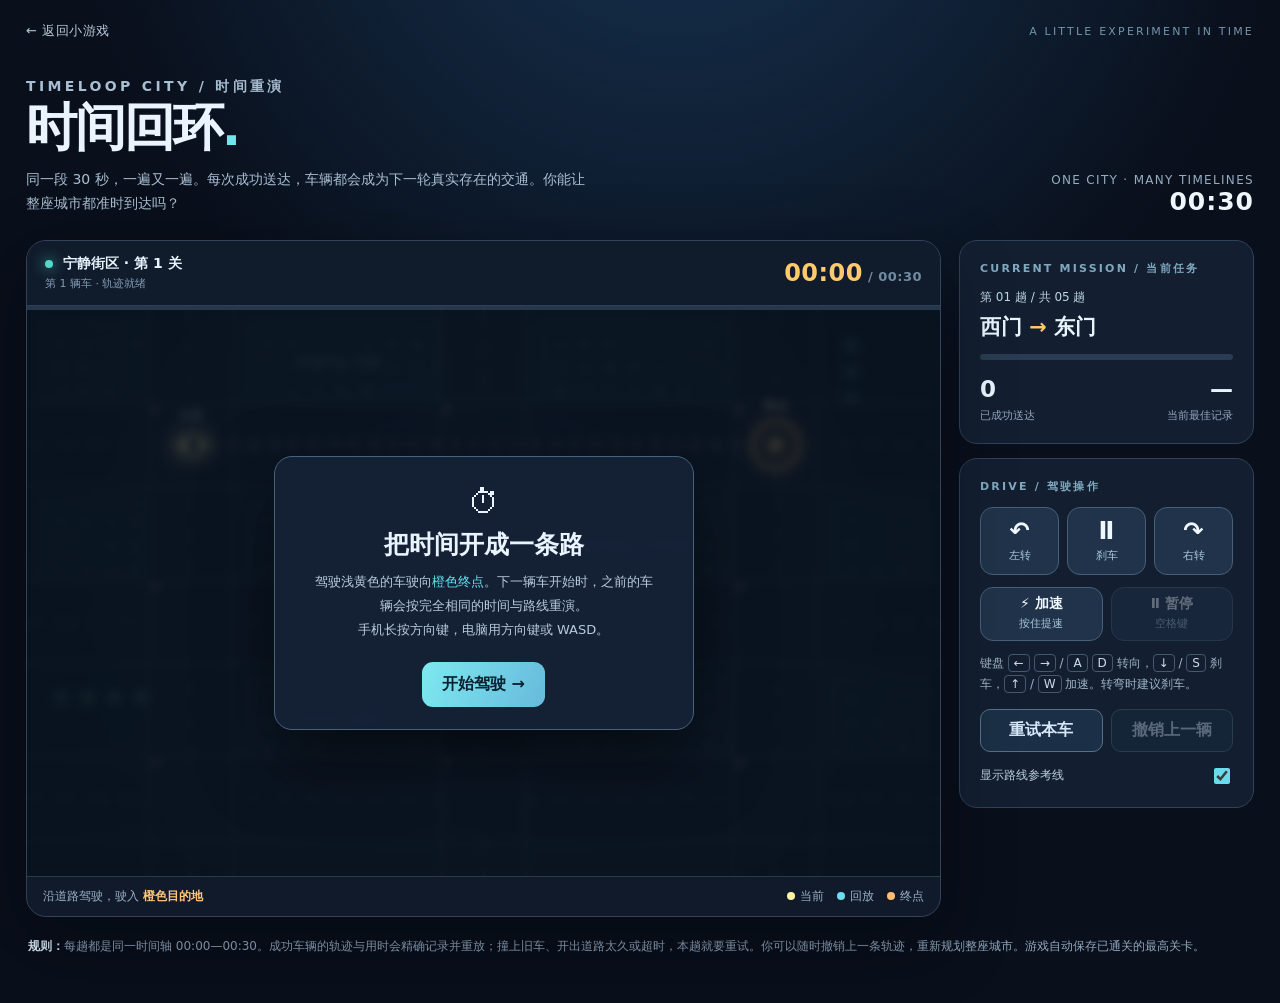
==== games/time-loop/index.html @ 1d0ab737 "Add playable Time Loop City driving game" ====
<!doctype html>
<html lang="zh-CN">
<head>
<meta charset="utf-8">
<meta name="viewport" content="width=device-width,initial-scale=1,viewport-fit=cover">
<meta name="theme-color" content="#0a101d">
<meta name="description" content="时间回环：每一辆车都会留下轨迹，之后的车辆必须在同一个30秒内避开过去的自己。">
<title>时间回环 · TIMELOOP CITY</title>
<style>
:root{color-scheme:dark;--bg:#090f1b;--panel:#121d2e;--line:#2b3a51;--text:#eaf4ff;--muted:#98acc5;--cyan:#67e2ef;--yellow:#ffc96e;--red:#ff6d80}
*{box-sizing:border-box}html{font-family:system-ui,-apple-system,"PingFang SC","Microsoft YaHei",sans-serif;background:var(--bg);color:var(--text)}body{margin:0;min-height:100vh;background:radial-gradient(circle at 53% -17%,#173453 0,transparent 45%),var(--bg)}
button,a{font:inherit}button{cursor:pointer}button:disabled{opacity:.36;cursor:not-allowed}a{color:inherit;text-decoration:none}
.shell{max-width:1340px;margin:0 auto;padding:22px 26px 46px}.mast{display:flex;align-items:center;justify-content:space-between;gap:20px;margin-bottom:22px}.back{font-size:13px;color:#b8cadc;display:inline-flex;align-items:center;gap:9px;letter-spacing:.04em}.back:hover{color:#fff}.top-note{font-size:11px;letter-spacing:.2em;color:#7495ab}
.hero{display:flex;align-items:flex-end;justify-content:space-between;gap:24px;margin:0 0 24px}.eyebrow{margin:0 0 11px;font-size:11px;letter-spacing:.24em;color:var(--cyan);font-weight:700}.hero h1{font-size:clamp(30px,4vw,52px);letter-spacing:-.04em;line-height:1.1;margin:0}.hero p{color:#a9bed2;font-size:14px;margin:13px 0 0;max-width:570px;line-height:1.7}.hero-mark{font-size:12px;color:#95acc0;letter-spacing:.11em;text-align:right;white-space:nowrap}.hero-mark strong{font-size:25px;color:#eef7fc;font-weight:700;display:block;letter-spacing:.04em}
.layout{display:grid;grid-template-columns:minmax(0,1fr) 295px;gap:18px;align-items:stretch}
.game-panel{min-width:0;position:relative;background:#101a2a;border:1px solid #33435a;border-radius:20px;overflow:hidden;box-shadow:0 22px 70px #02050966}
.game-hud{padding:14px 18px;background:#101b2b;display:flex;align-items:center;justify-content:space-between;gap:14px;border-bottom:1px solid #2e4056}
.hud-title{display:flex;align-items:center;gap:10px;font-weight:750;font-size:14px}.live-dot{display:inline-block;width:8px;height:8px;border-radius:50%;background:#52d9ca;box-shadow:0 0 14px #52d9ca}.hud-sub{color:#819bb5;font-size:11px;margin-top:3px}.time{font-variant-numeric:tabular-nums;color:var(--yellow);font-size:24px;line-height:1;font-weight:800;letter-spacing:.02em}.progress{height:4px;background:#26374b}.progress>div{height:100%;background:linear-gradient(90deg,#55d6e4,#f4c96b);width:0;transition:width .06s linear}
.map-wrap{position:relative;isolation:isolate}#game{display:block;width:100%;height:auto;aspect-ratio:1000/620;touch-action:none;background:#0b1b24}
.map-overlay{position:absolute;inset:0;display:flex;align-items:center;justify-content:center;background:#09121fd6;backdrop-filter:blur(4px);padding:18px;z-index:5}.map-overlay[hidden]{display:none}
.modal{width:min(420px,100%);background:#152237f5;border:1px solid #47627c;border-radius:18px;padding:26px 26px 22px;text-align:center;box-shadow:0 28px 70px #0008}
.modal .symbol{font-size:32px;margin:0 0 9px}.modal h2{font-size:25px;margin:0 0 10px;line-height:1.2}.modal p{font-size:13px;color:#b8cbdc;line-height:1.85;margin:0 auto 20px;max-width:350px}.modal .accent{color:var(--cyan)}.modal .warn{color:var(--red)}
.primary{border:0;background:linear-gradient(110deg,#7de9ef,#67badc);color:#082231;font-weight:800;border-radius:11px;padding:12px 20px;min-height:45px}.primary:hover{filter:brightness(1.1)}.secondary{border:1px solid #547189;background:#1b3046;color:#d6e8fa;font-weight:650;padding:10px 16px;border-radius:10px;min-height:42px}.modal-actions{display:flex;justify-content:center;flex-wrap:wrap;gap:9px}
.map-caption{display:flex;align-items:center;justify-content:space-between;gap:12px;padding:11px 16px;font-size:12px;color:#9bb1c8;border-top:1px solid #293a4b}.legend{display:flex;gap:13px;flex-wrap:wrap}.legend i{width:8px;height:8px;border-radius:50%;display:inline-block;margin-right:5px}.legend .me{background:#fff3a1}.legend .old{background:#6bdef0}.legend .goal{background:#ffbd72}
.side{display:flex;flex-direction:column;gap:14px}.side-card{border:1px solid #304259;background:#131f31;border-radius:18px;padding:20px}.side-head{font-size:11px;letter-spacing:.2em;color:#80a9bf;font-weight:800;margin:0 0 13px}.task-label{color:#bed4e7;font-size:12px}.task-route{font-weight:800;font-size:21px;line-height:1.4;margin:7px 0 12px}.task-route b{color:var(--yellow)}.trip-line{height:6px;background:#2a3c51;border-radius:20px;overflow:hidden}.trip-line>div{height:100%;background:#6ce3ef;width:0;transition:width .15s}
.stats{display:flex;justify-content:space-between;margin-top:16px;gap:12px}.stat strong{font-size:23px;display:block;line-height:1.2;font-variant-numeric:tabular-nums}.stat span{font-size:11px;color:#92a6bf}.stat+.stat{text-align:right}
.controls{display:grid;grid-template-columns:1fr 1fr 1fr;gap:8px;margin:5px 0 12px}.ctrl{display:flex;flex-direction:column;align-items:center;justify-content:center;border:1px solid #476078;background:#20334a;color:#f0f8ff;border-radius:13px;min-height:68px;touch-action:none;user-select:none;-webkit-user-select:none}.ctrl:active,.ctrl.pressed{background:#33718b;border-color:#78d8eb;transform:translateY(1px)}.ctrl strong{font-size:24px;line-height:1.1}.ctrl span{font-size:11px;color:#a8c9da;margin-top:4px}.pedals{display:grid;grid-template-columns:1fr 1fr;gap:8px}.pedals .ctrl{min-height:54px}.pedals .ctrl strong{font-size:14px}.side-tip{font-size:12px;line-height:1.75;color:#9fb3c7;margin:12px 0 0}.side-tip kbd{border:1px solid #45586f;border-radius:4px;padding:1px 5px;font:inherit;color:#cbdde9}
.actions{display:flex;gap:8px;margin-top:14px}.actions button{flex:1;white-space:nowrap}.switch{display:flex;align-items:center;justify-content:space-between;font-size:12px;color:#bccfe1;gap:10px;margin-top:13px}.switch input{accent-color:#69dbec;width:16px;height:16px}
.note{font-size:12px;color:#91a8bf;line-height:1.8;margin:19px 2px 0}.note strong{color:#d8e9f7}
@media(max-width:990px){.layout{grid-template-columns:1fr}.side{display:grid;grid-template-columns:1fr 1fr;align-items:start}.side-card{height:100%}.hero-mark{display:none}}
@media(max-width:640px){.shell{padding:14px 10px 28px}.mast{margin-bottom:21px;padding:0 6px}.hero{padding:0 6px;margin-bottom:20px}.hero h1{font-size:31px}.hero p{font-size:12px;margin-top:10px}.game-panel{border-radius:13px}.game-hud{padding:10px 13px}.hud-title{font-size:12px}.time{font-size:21px}.map-caption{padding:10px 11px;font-size:10px}.legend{gap:7px}.side{grid-template-columns:1fr;gap:10px}.side-card{padding:15px}.side-card:first-child{display:grid;grid-template-columns:1fr auto;column-gap:16px}.side-card:first-child .side-head,.side-card:first-child .task-label,.side-card:first-child .task-route,.side-card:first-child .trip-line{grid-column:1}.side-card:first-child .stats{grid-column:2;grid-row:2 / 5;flex-direction:column;margin:0;justify-content:center;gap:7px}.side-card:first-child .stat{text-align:right}.side-card:first-child .stat strong{font-size:20px}.controls{gap:10px}.ctrl{min-height:65px}.note{margin-top:10px}.modal{padding:18px 14px}.modal h2{font-size:22px}}
@media(prefers-reduced-motion:reduce){.progress>div,.trip-line>div{transition:none}}
</style>
</head>
<body>
<main class="shell">
<nav class="mast" aria-label="面包屑"><a class="back" href="/games/">← 返回小游戏</a><span class="top-note">A LITTLE EXPERIMENT IN TIME</span></nav>
<header class="hero">
<div><p class="eyebrow">TIMELOOP CITY / 时间重演</p><h1>时间回环<span style="color:#71e5ec">.</span></h1><p>同一段 30 秒，一遍又一遍。每次成功送达，车辆都会成为下一轮真实存在的交通。你能让整座城市都准时到达吗？</p></div>
<div class="hero-mark">ONE CITY · MANY TIMELINES<strong>00:30</strong></div>
</header>
<div class="layout">
<section class="game-panel" aria-label="时间回环游戏">
<div class="game-hud"><div><div class="hud-title"><span class="live-dot"></span><span id="levelName">宁静街区 · 第 1 关</span></div><div id="roundLabel" class="hud-sub">第 1 辆车 · 准备出发</div></div><div id="clock" class="time">00:00<span style="color:#718ba2;font-size:13px"> / 00:30</span></div></div>
<div class="progress"><div id="timeProgress"></div></div>
<div class="map-wrap"><canvas id="game" width="1000" height="620" role="img" aria-label="俯视城市交通地图，浅黄色车辆为当前驾驶车辆，彩色车辆为过去轨迹"></canvas><div class="map-overlay" id="overlay"><div class="modal" role="status" aria-live="polite"><div id="modalSymbol" class="symbol">⏱</div><h2 id="modalTitle">准备好改写交通了吗？</h2><p id="modalText">用 <span class="accent">← →</span> 或屏幕按钮控制转向，车辆会自动前进。按住刹车转弯更稳。每次成功送达，旧车就会在下一轮重播。</p><div class="modal-actions" id="modalActions"><button class="primary" id="mainAction" type="button">开始驾驶 →</button><button class="secondary" id="secondAction" type="button" hidden>撤销上一辆</button></div></div></div></div>
<div class="map-caption"><span>沿道路驾驶，驶入 <b style="color:#ffc77a">橙色目的地</b></span><div class="legend"><span><i class="me"></i>当前</span><span><i class="old"></i>回放</span><span><i class="goal"></i>终点</span></div></div>
</section>
<aside class="side">
<section class="side-card"><p class="side-head">CURRENT MISSION / 当前任务</p><div class="task-label" id="tripId">第 01 趟 / 共 05 趟</div><div class="task-route" id="tripTitle">西门 <b>→</b> 东门</div><div class="trip-line"><div id="tripProgress"></div></div><div class="stats"><div class="stat"><strong id="carsDone">0</strong><span>已成功送达</span></div><div class="stat"><strong id="best">—</strong><span>当前最佳记录</span></div></div></section>
<section class="side-card"><p class="side-head">DRIVE / 驾驶操作</p><div class="controls"><button class="ctrl" type="button" data-control="left" aria-label="向左转"><strong>↶</strong><span>左转</span></button><button class="ctrl" type="button" data-control="brake" aria-label="减速"><strong>Ⅱ</strong><span>刹车</span></button><button class="ctrl" type="button" data-control="right" aria-label="向右转"><strong>↷</strong><span>右转</span></button></div><div class="pedals"><button class="ctrl" type="button" data-control="boost" aria-label="加速"><strong>⚡ 加速</strong><span>按住提速</span></button><button class="ctrl" type="button" id="pauseBtn"><strong>Ⅱ 暂停</strong><span>空格键</span></button></div><p class="side-tip">键盘 <kbd>←</kbd> <kbd>→</kbd> / <kbd>A</kbd> <kbd>D</kbd> 转向，<kbd>↓</kbd> / <kbd>S</kbd> 刹车，<kbd>↑</kbd> / <kbd>W</kbd> 加速。转弯时建议刹车。</p><div class="actions"><button class="secondary" id="retryBtn" type="button">重试本车</button><button class="secondary" id="undoBtn" type="button">撤销上一辆</button></div><label class="switch">显示路线参考线 <input id="guideToggle" type="checkbox" checked></label></section>
</aside>
</div>
<p class="note"><strong>规则：</strong>每趟都是同一时间轴 00:00—00:30。成功车辆的轨迹与用时会精确记录并重放；撞上旧车、开出道路太久或超时，本趟就要重试。你可以随时撤销上一条轨迹，重新规划整座城市。游戏自动保存已通关的最高关卡。</p>
</main>
<script>
(function(){
'use strict';
const W=1000,H=620,ROAD=94,X=[180,500,820],Y=[148,342,535],MAX_TIME=30;
const COLORS=['#76e1f1','#ed97c8','#a99aff','#f6b76b','#89d5ac','#ff8f90','#a6c9fa','#d9cf88','#dca9ff'];
const TRIPS=[
 {from:[180,148],to:[820,148],heading:0,name:'西门 → 东门',way:[[820,148]]},
 {from:[500,535],to:[500,148],heading:-Math.PI/2,name:'南站 → 北站',way:[[500,148]]},
 {from:[820,342],to:[180,342],heading:Math.PI,name:'东广场 → 西广场',way:[[180,342]]},
 {from:[180,535],to:[820,535],heading:0,name:'西南街 → 东南街',way:[[820,535]]},
 {from:[820,148],to:[820,535],heading:Math.PI/2,name:'东北站 → 东南站',way:[[820,535]]},
 {from:[180,342],to:[820,148],heading:0,name:'西广场 → 东门',way:[[500,342],[500,148],[820,148]]},
 {from:[820,535],to:[180,148],heading:Math.PI,name:'东南街 → 西门',way:[[180,535],[180,148]]},
 {from:[500,148],to:[500,535],heading:Math.PI/2,name:'北站 → 南站',way:[[500,535]]},
 {from:[180,148],to:[820,535],heading:0,name:'西门 → 东南街',way:[[820,148],[820,535]]}
];
const LEVELS=[{name:'宁静街区 · 第 1 关',count:5},{name:'繁忙街区 · 第 2 关',count:7},{name:'高峰时刻 · 第 3 关',count:9}];
const $=id=>document.getElementById(id);
const canvas=$('game'),ctx=canvas.getContext('2d');
if(!ctx){$('modalTitle').textContent='当前浏览器不支持 Canvas';$('mainAction').disabled=true;return;}
const keys={left:false,right:false,brake:false,boost:false};
let level=0,history=[],current=null,trace=[],elapsed=0,state='ready',offRoad=0,clockStamp=0,crashAt=null,guide=true,particles=[],frameId=0;
try{level=Math.min(LEVELS.length-1,Math.max(0,Number(localStorage.getItem('timeLoopUnlocked')||0)))}catch(e){}
let best='—';try{best=localStorage.getItem('timeLoopBest')||'—'}catch(e){}
$('best').textContent=best;
function roundTrip(){return TRIPS[history.length]}
function format(t){return '00:'+String(Math.min(30,Math.floor(t))).padStart(2,'0')}
function clearKeys(){Object.keys(keys).forEach(k=>keys[k]=false);document.querySelectorAll('[data-control]').forEach(el=>el.classList.remove('pressed'))}
function updateUI(){
 const mission=roundTrip(),n=LEVELS[level].count;
 $('levelName').textContent=LEVELS[level].name;
 $('roundLabel').textContent=state==='playing'?'第 '+(history.length+1)+' 辆车 · 行驶中':'第 '+Math.min(n,history.length+1)+' 辆车 · '+(state==='won'?'全部完成':'轨迹就绪');
 $('clock').innerHTML=format(elapsed)+'<span style="color:#718ba2;font-size:13px"> / 00:30</span>';
 $('timeProgress').style.width=Math.min(100,elapsed/MAX_TIME*100)+'%';
 $('tripId').textContent='第 '+String(Math.min(n,history.length+1)).padStart(2,'0')+' 趟 / 共 '+String(n).padStart(2,'0')+' 趟';
 $('tripTitle').innerHTML=mission?mission.name.replace(' → ',' <b>→</b> '):'全城顺利抵达';
 $('tripProgress').style.width=history.length/n*100+'%';
 $('carsDone').textContent=history.length;
 $('undoBtn').disabled=history.length===0||state==='playing';
 $('retryBtn').disabled=state==='playing'||state==='won';
 $('pauseBtn').disabled=state!=='playing'&&state!=='paused';
 $('pauseBtn').querySelector('strong').textContent=state==='paused'?'▶ 继续':'Ⅱ 暂停';
}
function modal(symbol,title,body,action,onAction,secondary,secondaryAction){
 $('modalSymbol').textContent=symbol;$('modalTitle').textContent=title;$('modalText').innerHTML=body;
 $('mainAction').textContent=action;$('mainAction').onclick=onAction;
 $('secondAction').hidden=!secondary;
 if(secondary){$('secondAction').textContent=secondary;$('secondAction').onclick=secondaryAction}
 $('overlay').hidden=false;
}
function closeModal(){$('overlay').hidden=true}
function resetTrip(){
 const trip=roundTrip();if(!trip)return;
 current={x:trip.from[0],y:trip.from[1],a:trip.heading,speed:0};trace=[{t:0,x:current.x,y:current.y,a:current.a}];
 elapsed=0;offRoad=0;crashAt=null;particles=[];clearKeys();
}
function begin(){
 resetTrip();state='playing';closeModal();clockStamp=performance.now();updateUI();
}
function resume(){if(state!=='paused')return;state='playing';closeModal();clockStamp=performance.now();updateUI()}
function pause(){if(state==='playing'){state='paused';clearKeys();modal('Ⅱ','已暂停','所有时间线都停在了这一刻。','继续驾驶 →',resume,'重新开始本车',retry)}else if(state==='paused')resume();updateUI()}
function ready(){
 state='ready';resetTrip();updateUI();
 modal('⏱','把时间开成一条路','驾驶浅黄色的车驶向<span class="accent">橙色终点</span>。下一辆车开始时，之前的车辆会按完全相同的时间与路线重演。<br>手机长按方向键，电脑用方向键或 WASD。','开始驾驶 →',begin,history.length?'撤销上一辆':null,undo);
}
function retry(){if(state==='won')return;ready()}
function undo(){
 if(!history.length||state==='playing')return;
 history.pop();ready();
}
function finish(){
 const last=trace[trace.length-1];
 if(!last||last.t<elapsed-.001)trace.push({t:elapsed,x:current.x,y:current.y,a:current.a});
 history.push({trace:trace.map(p=>({...p})),duration:elapsed,color:COLORS[(history.length)%COLORS.length]});
 clearKeys();
 if(history.length>=LEVELS[level].count){
  state='won';let score=history.length;try{const v=Number(localStorage.getItem('timeLoopBestScore')||0);if(score>v){localStorage.setItem('timeLoopBestScore',String(score));localStorage.setItem('timeLoopBest',String(score)+' 辆');$('best').textContent=score+' 辆'}}catch(e){}
  const next=level+1<LEVELS.length;
  if(next){try{localStorage.setItem('timeLoopUnlocked',String(next))}catch(e){}}
  updateUI();
  modal('🏁','全城准时抵达！','你让 <span class="accent">'+score+' 辆车</span>在同一段 30 秒中共享街区，没有发生碰撞。每一条道路都是你自己留下的。',next?'挑战下一关 →':'再来一次 →',()=>{if(next)level++;history=[];ready()},'重玩本关',()=>{history=[];ready()});
 }else{
  state='success';updateUI();
  modal('✓','轨迹已刻进时间','第 <span class="accent">'+history.length+' 辆车</span>安全到达，用时 '+elapsed.toFixed(1)+' 秒。<br>下一趟开始，这辆车将依照你的轨迹准时出现。','驾驶下一辆 →',ready,'重开当前关',()=>{history=[];ready()});
 }
}
function lose(reason){
 if(state!=='playing')return;
 state='failed';clearKeys();crashAt={x:current.x,y:current.y,t:performance.now()};updateUI();
 modal('⚠','这条时间线撞坏了',reason+'<br>之前成功的 '+history.length+' 辆车都会保留。你可以重试本车，或者撤销上一辆调整路线。','重试本车 →',ready,history.length?'撤销上一辆':null,undo);
}
function isRoad(x,y){return X.some(a=>Math.abs(x-a)<ROAD/2-5)||Y.some(a=>Math.abs(y-a)<ROAD/2-5)}
function ghostAt(path,t){
 const arr=path.trace;if(t>path.duration||arr.length===0)return null;
 let lo=0,hi=arr.length-1;while(lo<hi){const mid=(lo+hi+1)>>1;if(arr[mid].t<=t)lo=mid;else hi=mid-1}
 const a=arr[lo],b=arr[Math.min(lo+1,arr.length-1)];if(a===b||b.t===a.t)return a;
 const v=Math.max(0,Math.min(1,(t-a.t)/(b.t-a.t)));let diff=((b.a-a.a+Math.PI*3)%(Math.PI*2))-Math.PI;
 return{x:a.x+(b.x-a.x)*v,y:a.y+(b.y-a.y)*v,a:a.a+diff*v};
}
function tick(dt){
 if(state!=='playing')return;
 elapsed+=dt;
 let steer=Number(keys.right)-Number(keys.left);
 let target=keys.brake?58:keys.boost?187:133;
 if(!isRoad(current.x,current.y)){target*=.48;offRoad+=dt}else offRoad=Math.max(0,offRoad-dt*2.2);
 current.speed+=Math.max(-260*dt,Math.min(230*dt,target-current.speed));
 current.a+=steer*2.68*dt*(.55+.45*Math.min(current.speed/130,1));
 current.x+=Math.cos(current.a)*current.speed*dt;
 current.y+=Math.sin(current.a)*current.speed*dt;
 if(elapsed-trace[trace.length-1].t>=.025)trace.push({t:elapsed,x:current.x,y:current.y,a:current.a});
 if(current.x<18||current.x>W-18||current.y<18||current.y>H-18){lose('驶出了地图边界。');return}
 if(offRoad>1.35){lose('离开道路太久，车辆陷在了街区里。');return}
 for(const ghost of history){const p=ghostAt(ghost,elapsed);if(p&&Math.hypot(current.x-p.x,current.y-p.y)<25){lose('你撞上了过去的自己！试着换路线，或者调整经过路口的时间。');return}}
 const trip=roundTrip();
 if(trip&&Math.hypot(current.x-trip.to[0],current.y-trip.to[1])<31){finish();return}
 if(elapsed>=MAX_TIME)lose('30 秒已经用完，车辆还没到终点。');
}
function rr(x,y,w,h,r){ctx.beginPath();ctx.roundRect(x,y,w,h,r)}
function line(points,color,width,dash){
 ctx.beginPath();ctx.moveTo(points[0][0],points[0][1]);for(let i=1;i<points.length;i++)ctx.lineTo(points[i][0],points[i][1]);
 ctx.strokeStyle=color;ctx.lineWidth=width;ctx.setLineDash(dash||[]);ctx.stroke();ctx.setLineDash([]);
}
function building(x,y,w,h,id){
 if(w<38||h<38)return;
 ctx.fillStyle='#0d2a32';rr(x+5,y+7,w,h,12);ctx.fill();
 ctx.fillStyle=['#203949','#26384a','#1c3b42','#253b49'][(id*7)%4];rr(x,y,w,h,10);ctx.fill();
 ctx.strokeStyle='#3a5260';ctx.lineWidth=1;rr(x+.5,y+.5,w-1,h-1,10);ctx.stroke();
 const roof=14;ctx.fillStyle='#203744';rr(x+roof,y+roof,w-roof*2,h-roof*2,5);ctx.fill();
 for(let yy=y+26;yy<y+h-15;yy+=26){for(let xx=x+25;xx<x+w-16;xx+=27){ctx.fillStyle=(Math.sin(xx*4+yy*5+id)>0.35)?'#628494':'#385463';ctx.fillRect(xx,yy,7,4)}}
 if(w>118&&h>110){ctx.fillStyle='#384c55';rr(x+w-46,y+15,28,19,3);ctx.fill();ctx.fillStyle='#4c6470';rr(x+18,y+h-33,25,17,3);ctx.fill()}
}
function trees(x,y,n,vertical){
 for(let i=0;i<n;i++){let px=x+(vertical?0:i*29),py=y+(vertical?i*29:0);
 ctx.fillStyle='#0b2325';ctx.beginPath();ctx.arc(px+2,py+4,11,0,Math.PI*2);ctx.fill();
 ctx.fillStyle='#386b5a';ctx.beginPath();ctx.arc(px,py,10,0,Math.PI*2);ctx.fill();
 ctx.fillStyle='#4f9170';ctx.beginPath();ctx.arc(px-2,py-2,5,0,Math.PI*2);ctx.fill();
 }}
function paintCity(){
 ctx.fillStyle='#112b31';ctx.fillRect(0,0,W,H);
 // Blocks between continuous roads: no images or external assets.
 const xs=[0,227,547,867,1000],ys=[0,195,389,582,620];
 let id=0;
 for(let j=0;j<ys.length-1;j++)for(let i=0;i<xs.length-1;i++){
  const x=xs[i]+9,y=ys[j]+9,w=xs[i+1]-xs[i]-18,h=ys[j+1]-ys[j]-18;
  if(i===3&&j===0){trees(x+27,y+31,3,true);continue}
  if(i===0&&j===2){trees(x+29,y+27,4,false);continue}
  if(w>40&&h>45)building(x,y,w,h,id++);
 }
 // Road ground
 ctx.fillStyle='#1a2735';
 for(const x of X)ctx.fillRect(x-ROAD/2,0,ROAD,H);
 for(const y of Y)ctx.fillRect(0,y-ROAD/2,W,ROAD);
 // Curbs
 ctx.fillStyle='#526374';
 for(const x of X){ctx.fillRect(x-ROAD/2,0,2,H);ctx.fillRect(x+ROAD/2-2,0,2,H)}
 for(const y of Y){ctx.fillRect(0,y-ROAD/2,W,2);ctx.fillRect(0,y+ROAD/2-2,W,2)}
 // Dashed centre lines between crossings
 ctx.strokeStyle='#516379';ctx.lineWidth=2;ctx.setLineDash([17,17]);
 for(const x of X){ctx.beginPath();ctx.moveTo(x,0);ctx.lineTo(x,H);ctx.stroke()}
 for(const y of Y){ctx.beginPath();ctx.moveTo(0,y);ctx.lineTo(W,y);ctx.stroke()}
 ctx.setLineDash([]);
 for(const x of X)for(const y of Y){
  ctx.fillStyle='#1a2735';ctx.fillRect(x-ROAD/2+3,y-ROAD/2+3,ROAD-6,ROAD-6);
  ctx.fillStyle='#526e82';
  for(let i=-3;i<=3;i++){
   ctx.globalAlpha=.32;ctx.fillRect(x-ROAD/2+5+i*11,y-ROAD/2+11,6,3);
   ctx.fillRect(x-ROAD/2+5+i*11,y+ROAD/2-14,6,3);ctx.globalAlpha=1;
  }
  // Small intersection signal
  ctx.fillStyle='#e6ad6b';ctx.beginPath();ctx.arc(x-ROAD/2+8,y-ROAD/2+8,3,0,7);ctx.fill();
 }
 // Label some districts without interfering with roads
 ctx.fillStyle='#7690a0';ctx.font='bold 13px system-ui';ctx.textAlign='center';
 ctx.fillText('NORTH / 北城',340,61);ctx.fillText('CENTRAL / 中央街区',665,263);ctx.fillText('SOUTH / 南城',337,452);
 ctx.textAlign='left';
 // Outer subtle vignette
 const g=ctx.createRadialGradient(W*.5,H*.5,130,W*.5,H*.5,650);
 g.addColorStop(0,'#00000000');g.addColorStop(1,'#04070c85');ctx.fillStyle=g;ctx.fillRect(0,0,W,H);
}
function drawTrail(path,color,alpha){
 if(!path||path.length<2)return;
 ctx.save();ctx.globalAlpha=alpha;ctx.beginPath();ctx.moveTo(path[0].x,path[0].y);
 for(let i=1;i<path.length;i+=3)ctx.lineTo(path[i].x,path[i].y);
 const last=path[path.length-1];ctx.lineTo(last.x,last.y);
 ctx.strokeStyle=color;ctx.lineWidth=3.5;ctx.stroke();ctx.restore();
}
function drawCar(p,color,num,ghost){
 if(!p)return;
 ctx.save();ctx.translate(p.x,p.y);ctx.rotate(p.a);
 ctx.shadowColor=color;ctx.shadowBlur=ghost?8:21;
 ctx.fillStyle=ghost?'#0c2430':'#22201c';rr(-17,-10,34,20,6);ctx.fill();
 ctx.fillStyle=color;rr(-15,-8,30,16,5);ctx.fill();
 ctx.shadowBlur=0;
 ctx.fillStyle='#122438';rr(-2,-6,9,12,3);ctx.fill();
 ctx.fillStyle='#ecfaff';ctx.fillRect(14,-5,3,3);ctx.fillRect(14,2,3,3);
 ctx.fillStyle='#f57366';ctx.fillRect(-17,-5,3,3);ctx.fillRect(-17,2,3,3);
 if(num){ctx.rotate(-p.a);ctx.fillStyle='#071724';ctx.font='bold 11px system-ui';ctx.textAlign='center';ctx.textBaseline='middle';ctx.fillText(num,-1,0)}
 ctx.restore();
}
function goalMarker(trip,t){
 if(!trip)return;
 const x=trip.to[0],y=trip.to[1],pulse=Math.sin(t*3)*3;
 ctx.save();ctx.shadowColor='#ffc36e';ctx.shadowBlur=16;
 ctx.fillStyle='#ffb86322';ctx.beginPath();ctx.arc(x,y,32+pulse,0,Math.PI*2);ctx.fill();
 ctx.lineWidth=3;ctx.strokeStyle='#ffc16f';ctx.beginPath();ctx.arc(x,y,27,0,Math.PI*2);ctx.stroke();
 ctx.shadowBlur=0;ctx.fillStyle='#ffc36e';ctx.beginPath();ctx.arc(x,y,8,0,Math.PI*2);ctx.fill();
 ctx.font='bold 13px system-ui';ctx.textAlign='center';ctx.fillStyle='#fff4c8';ctx.fillText('终点',x,y-39);
 ctx.restore();
}
function drawGuide(trip){
 if(!trip||!guide)return;
 let p=[trip.from].concat(trip.way);
 ctx.save();line(p,'#f4d18a33',18,[5,17]);line(p,'#f8d88a90',2,[6,12]);ctx.restore();
}
function draw(now){
 ctx.clearRect(0,0,W,H);paintCity();
 const trip=roundTrip(),t=state==='ready'?0:elapsed;
 drawGuide(trip);
 for(let i=0;i<history.length;i++)drawTrail(history[i].trace,history[i].color,.28);
 if(state==='playing'||state==='failed'||state==='paused')drawTrail(trace,'#ffe69a',.45);
 goalMarker(trip,now/1000);
 for(let i=0;i<history.length;i++)drawCar(ghostAt(history[i],t),history[i].color,String(i+1),true);
 if(current&&state!=='won')drawCar(current,'#fff09e','',false);
 if(trip){ctx.fillStyle='#d1e6f7';ctx.font='bold 13px system-ui';ctx.textAlign='center';ctx.fillText('出发',trip.from[0],trip.from[1]-29)}
 if(crashAt){ctx.fillStyle='#ff687644';ctx.beginPath();ctx.arc(crashAt.x,crashAt.y,33+Math.sin(now/100)*4,0,Math.PI*2);ctx.fill()}
}
function frame(now){
 if(!clockStamp)clockStamp=now;
 let dt=Math.min(.045,Math.max(0,(now-clockStamp)/1000));clockStamp=now;
 tick(dt);draw(now);
 if(state==='playing')updateUI();
 frameId=requestAnimationFrame(frame);
}
const keyMap={ArrowLeft:'left',KeyA:'left',ArrowRight:'right',KeyD:'right',ArrowDown:'brake',KeyS:'brake',ArrowUp:'boost',KeyW:'boost'};
window.addEventListener('keydown',e=>{
 if(keyMap[e.code]){e.preventDefault();if(state==='playing')keys[keyMap[e.code]]=true}
 if(e.code==='Space'){e.preventDefault();if(!e.repeat)pause()}
 if(e.code==='KeyR'&&!e.repeat){e.preventDefault();retry()}
});
window.addEventListener('keyup',e=>{if(keyMap[e.code]){e.preventDefault();keys[keyMap[e.code]]=false}});
window.addEventListener('blur',()=>{clearKeys();if(state==='playing')pause()});
document.querySelectorAll('[data-control]').forEach(btn=>{
 const key=btn.dataset.control;
 btn.addEventListener('pointerdown',e=>{e.preventDefault();if(state!=='playing')return;btn.setPointerCapture(e.pointerId);keys[key]=true;btn.classList.add('pressed')});
 function release(){keys[key]=false;btn.classList.remove('pressed')}
 btn.addEventListener('pointerup',release);btn.addEventListener('pointercancel',release);btn.addEventListener('lostpointercapture',release);
});
$('pauseBtn').addEventListener('click',pause);
$('retryBtn').addEventListener('click',retry);
$('undoBtn').addEventListener('click',undo);
$('guideToggle').addEventListener('change',e=>guide=e.target.checked);
window.addEventListener('visibilitychange',()=>{if(document.hidden&&state==='playing')pause()});
ready();frameId=requestAnimationFrame(frame);
})();
</script>
</body>
</html>
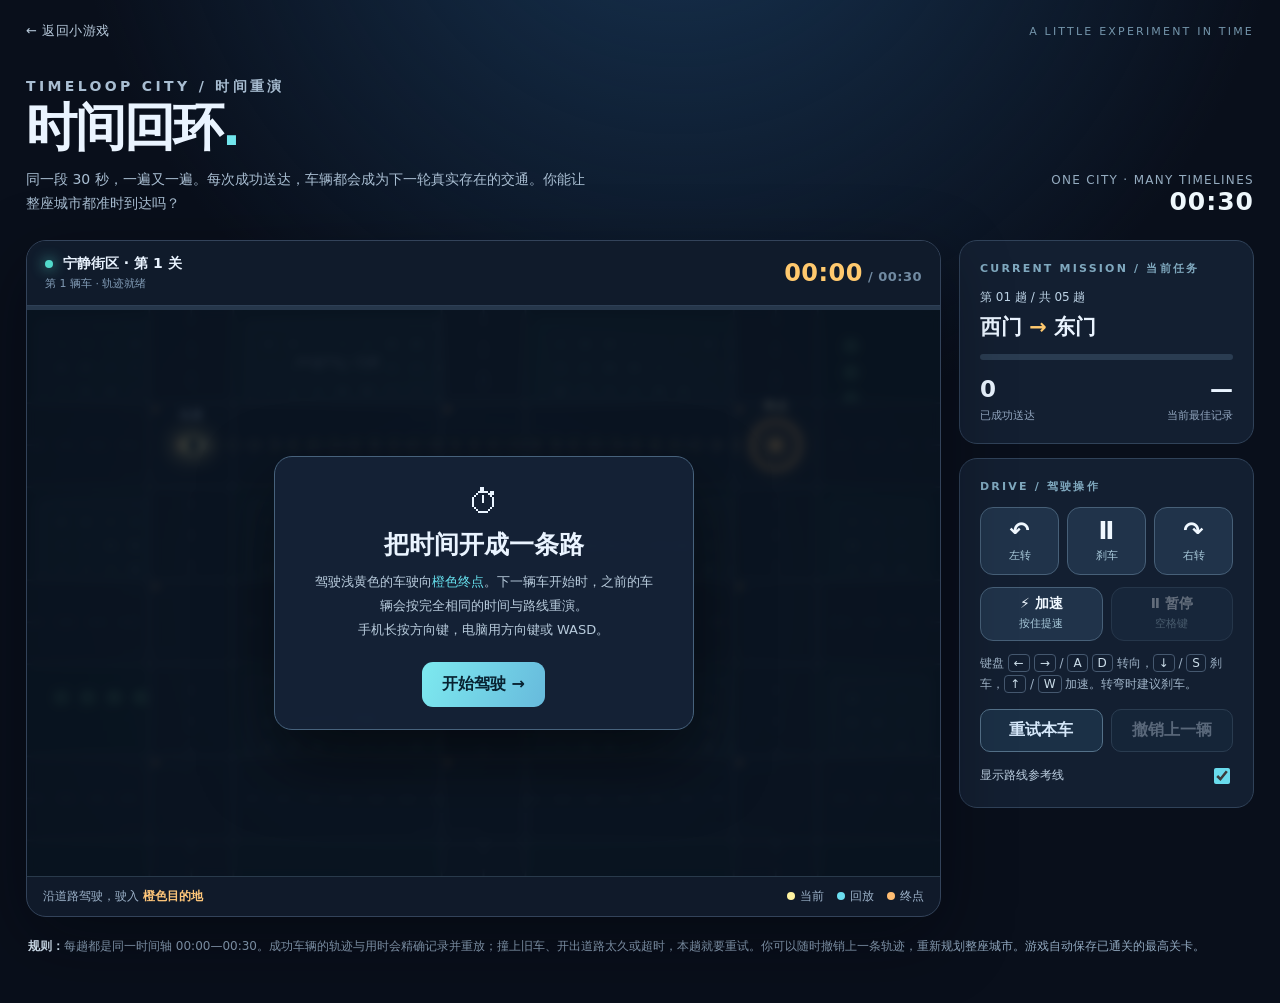
==== commit 723ce74e: "Fix final route starting position and page visibility pause" ====
--- a/games/time-loop/index.html
+++ b/games/time-loop/index.html
@@ -67,7 +67,7 @@
  {from:[180,342],to:[820,148],heading:0,name:'西广场 → 东门',way:[[500,342],[500,148],[820,148]]},
  {from:[820,535],to:[180,148],heading:Math.PI,name:'东南街 → 西门',way:[[180,535],[180,148]]},
  {from:[500,148],to:[500,535],heading:Math.PI/2,name:'北站 → 南站',way:[[500,535]]},
- {from:[180,148],to:[820,535],heading:0,name:'西门 → 东南街',way:[[820,148],[820,535]]}
+ {from:[500,342],to:[820,535],heading:0,name:'中央街区 → 东南街',way:[[820,342],[820,535]]}
 ];
 const LEVELS=[{name:'宁静街区 · 第 1 关',count:5},{name:'繁忙街区 · 第 2 关',count:7},{name:'高峰时刻 · 第 3 关',count:9}];
 const $=id=>document.getElementById(id);
@@ -304,7 +304,7 @@
 $('retryBtn').addEventListener('click',retry);
 $('undoBtn').addEventListener('click',undo);
 $('guideToggle').addEventListener('change',e=>guide=e.target.checked);
-window.addEventListener('visibilitychange',()=>{if(document.hidden&&state==='playing')pause()});
+document.addEventListener('visibilitychange',()=>{if(document.hidden&&state==='playing')pause()});
 ready();frameId=requestAnimationFrame(frame);
 })();
 </script>
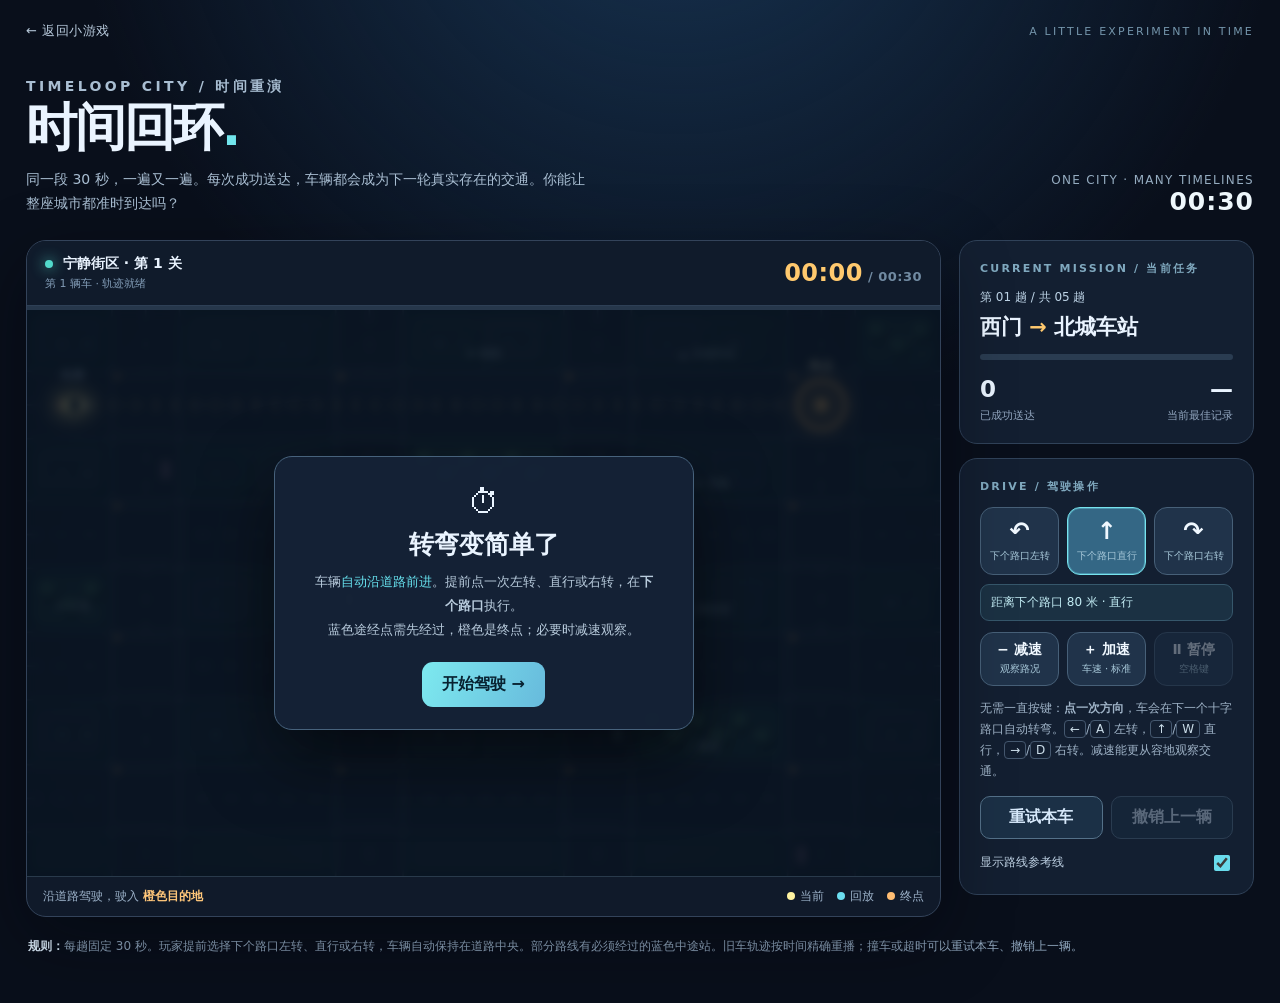
==== commit 4dacf988: "Improve Time Loop City with one-tap turns, slower speed and 4x4 city map" ====
--- a/games/time-loop/index.html
+++ b/games/time-loop/index.html
@@ -24,7 +24,7 @@
 .map-caption{display:flex;align-items:center;justify-content:space-between;gap:12px;padding:11px 16px;font-size:12px;color:#9bb1c8;border-top:1px solid #293a4b}.legend{display:flex;gap:13px;flex-wrap:wrap}.legend i{width:8px;height:8px;border-radius:50%;display:inline-block;margin-right:5px}.legend .me{background:#fff3a1}.legend .old{background:#6bdef0}.legend .goal{background:#ffbd72}
 .side{display:flex;flex-direction:column;gap:14px}.side-card{border:1px solid #304259;background:#131f31;border-radius:18px;padding:20px}.side-head{font-size:11px;letter-spacing:.2em;color:#80a9bf;font-weight:800;margin:0 0 13px}.task-label{color:#bed4e7;font-size:12px}.task-route{font-weight:800;font-size:21px;line-height:1.4;margin:7px 0 12px}.task-route b{color:var(--yellow)}.trip-line{height:6px;background:#2a3c51;border-radius:20px;overflow:hidden}.trip-line>div{height:100%;background:#6ce3ef;width:0;transition:width .15s}
 .stats{display:flex;justify-content:space-between;margin-top:16px;gap:12px}.stat strong{font-size:23px;display:block;line-height:1.2;font-variant-numeric:tabular-nums}.stat span{font-size:11px;color:#92a6bf}.stat+.stat{text-align:right}
-.controls{display:grid;grid-template-columns:1fr 1fr 1fr;gap:8px;margin:5px 0 12px}.ctrl{display:flex;flex-direction:column;align-items:center;justify-content:center;border:1px solid #476078;background:#20334a;color:#f0f8ff;border-radius:13px;min-height:68px;touch-action:none;user-select:none;-webkit-user-select:none}.ctrl:active,.ctrl.pressed{background:#33718b;border-color:#78d8eb;transform:translateY(1px)}.ctrl strong{font-size:24px;line-height:1.1}.ctrl span{font-size:11px;color:#a8c9da;margin-top:4px}.pedals{display:grid;grid-template-columns:1fr 1fr;gap:8px}.pedals .ctrl{min-height:54px}.pedals .ctrl strong{font-size:14px}.side-tip{font-size:12px;line-height:1.75;color:#9fb3c7;margin:12px 0 0}.side-tip kbd{border:1px solid #45586f;border-radius:4px;padding:1px 5px;font:inherit;color:#cbdde9}
+.controls{display:grid;grid-template-columns:1fr 1fr 1fr;gap:8px;margin:5px 0 9px}.ctrl.selected{background:#346785;border-color:#77e3ed;box-shadow:inset 0 0 0 1px #6dd8e966}.drive-hint{font-size:12px;line-height:1.6;color:#c2ecf4;background:#1b3143;border:1px solid #36576b;border-radius:9px;padding:8px 10px;margin-bottom:11px;min-height:37px}.ctrl{display:flex;flex-direction:column;align-items:center;justify-content:center;border:1px solid #476078;background:#20334a;color:#f0f8ff;border-radius:13px;min-height:68px;touch-action:none;user-select:none;-webkit-user-select:none}.ctrl:active,.ctrl.pressed{background:#33718b;border-color:#78d8eb;transform:translateY(1px)}.ctrl strong{font-size:24px;line-height:1.1}.ctrl span{font-size:10px;color:#a8c9da;margin-top:4px}.pedals{display:grid;grid-template-columns:1fr 1fr 1fr;gap:8px}.pedals .ctrl{min-height:54px}.pedals .ctrl strong{font-size:14px}.side-tip{font-size:12px;line-height:1.75;color:#9fb3c7;margin:12px 0 0}.side-tip kbd{border:1px solid #45586f;border-radius:4px;padding:1px 5px;font:inherit;color:#cbdde9}
 .actions{display:flex;gap:8px;margin-top:14px}.actions button{flex:1;white-space:nowrap}.switch{display:flex;align-items:center;justify-content:space-between;font-size:12px;color:#bccfe1;gap:10px;margin-top:13px}.switch input{accent-color:#69dbec;width:16px;height:16px}
 .note{font-size:12px;color:#91a8bf;line-height:1.8;margin:19px 2px 0}.note strong{color:#d8e9f7}
 @media(max-width:990px){.layout{grid-template-columns:1fr}.side{display:grid;grid-template-columns:1fr 1fr;align-items:start}.side-card{height:100%}.hero-mark{display:none}}
@@ -43,44 +43,56 @@
 <section class="game-panel" aria-label="时间回环游戏">
 <div class="game-hud"><div><div class="hud-title"><span class="live-dot"></span><span id="levelName">宁静街区 · 第 1 关</span></div><div id="roundLabel" class="hud-sub">第 1 辆车 · 准备出发</div></div><div id="clock" class="time">00:00<span style="color:#718ba2;font-size:13px"> / 00:30</span></div></div>
 <div class="progress"><div id="timeProgress"></div></div>
-<div class="map-wrap"><canvas id="game" width="1000" height="620" role="img" aria-label="俯视城市交通地图，浅黄色车辆为当前驾驶车辆，彩色车辆为过去轨迹"></canvas><div class="map-overlay" id="overlay"><div class="modal" role="status" aria-live="polite"><div id="modalSymbol" class="symbol">⏱</div><h2 id="modalTitle">准备好改写交通了吗？</h2><p id="modalText">用 <span class="accent">← →</span> 或屏幕按钮控制转向，车辆会自动前进。按住刹车转弯更稳。每次成功送达，旧车就会在下一轮重播。</p><div class="modal-actions" id="modalActions"><button class="primary" id="mainAction" type="button">开始驾驶 →</button><button class="secondary" id="secondAction" type="button" hidden>撤销上一辆</button></div></div></div></div>
+<div class="map-wrap"><canvas id="game" width="1000" height="620" role="img" aria-label="俯视城市交通地图，浅黄色车辆为当前驾驶车辆，彩色车辆为过去轨迹"></canvas><div class="map-overlay" id="overlay"><div class="modal" role="status" aria-live="polite"><div id="modalSymbol" class="symbol">⏱</div><h2 id="modalTitle">准备好改写交通了吗？</h2><p id="modalText">提前点击一次左转、直行或右转，车会在<span class="accent">下一个十字路口自动转向</span>。不用一直按方向键，30秒里只需选择路线和时机。</p><div class="modal-actions" id="modalActions"><button class="primary" id="mainAction" type="button">开始驾驶 →</button><button class="secondary" id="secondAction" type="button" hidden>撤销上一辆</button></div></div></div></div>
 <div class="map-caption"><span>沿道路驾驶，驶入 <b style="color:#ffc77a">橙色目的地</b></span><div class="legend"><span><i class="me"></i>当前</span><span><i class="old"></i>回放</span><span><i class="goal"></i>终点</span></div></div>
 </section>
 <aside class="side">
 <section class="side-card"><p class="side-head">CURRENT MISSION / 当前任务</p><div class="task-label" id="tripId">第 01 趟 / 共 05 趟</div><div class="task-route" id="tripTitle">西门 <b>→</b> 东门</div><div class="trip-line"><div id="tripProgress"></div></div><div class="stats"><div class="stat"><strong id="carsDone">0</strong><span>已成功送达</span></div><div class="stat"><strong id="best">—</strong><span>当前最佳记录</span></div></div></section>
-<section class="side-card"><p class="side-head">DRIVE / 驾驶操作</p><div class="controls"><button class="ctrl" type="button" data-control="left" aria-label="向左转"><strong>↶</strong><span>左转</span></button><button class="ctrl" type="button" data-control="brake" aria-label="减速"><strong>Ⅱ</strong><span>刹车</span></button><button class="ctrl" type="button" data-control="right" aria-label="向右转"><strong>↷</strong><span>右转</span></button></div><div class="pedals"><button class="ctrl" type="button" data-control="boost" aria-label="加速"><strong>⚡ 加速</strong><span>按住提速</span></button><button class="ctrl" type="button" id="pauseBtn"><strong>Ⅱ 暂停</strong><span>空格键</span></button></div><p class="side-tip">键盘 <kbd>←</kbd> <kbd>→</kbd> / <kbd>A</kbd> <kbd>D</kbd> 转向，<kbd>↓</kbd> / <kbd>S</kbd> 刹车，<kbd>↑</kbd> / <kbd>W</kbd> 加速。转弯时建议刹车。</p><div class="actions"><button class="secondary" id="retryBtn" type="button">重试本车</button><button class="secondary" id="undoBtn" type="button">撤销上一辆</button></div><label class="switch">显示路线参考线 <input id="guideToggle" type="checkbox" checked></label></section>
+<section class="side-card"><p class="side-head">DRIVE / 驾驶操作</p><div class="controls"><button class="ctrl" type="button" data-turn="-1"><strong>↶</strong><span>下个路口左转</span></button><button class="ctrl" type="button" data-turn="0"><strong>↑</strong><span>下个路口直行</span></button><button class="ctrl" type="button" data-turn="1"><strong>↷</strong><span>下个路口右转</span></button></div>
+<div class="drive-hint" id="driveHint" aria-live="polite">下一路口：直行</div>
+<div class="pedals"><button class="ctrl" type="button" id="slowBtn"><strong>− 减速</strong><span>观察路况</span></button><button class="ctrl" type="button" id="fastBtn"><strong>＋ 加速</strong><span id="speedReadout">车速 · 标准</span></button><button class="ctrl" type="button" id="pauseBtn"><strong>Ⅱ 暂停</strong><span>空格键</span></button></div>
+<p class="side-tip">无需一直按键：<strong>点一次方向</strong>，车会在下一个十字路口自动转弯。<kbd>←</kbd>/<kbd>A</kbd> 左转，<kbd>↑</kbd>/<kbd>W</kbd> 直行，<kbd>→</kbd>/<kbd>D</kbd> 右转。减速能更从容地观察交通。</p><div class="actions"><button class="secondary" id="retryBtn" type="button">重试本车</button><button class="secondary" id="undoBtn" type="button">撤销上一辆</button></div><label class="switch">显示路线参考线 <input id="guideToggle" type="checkbox" checked></label></section>
 </aside>
 </div>
-<p class="note"><strong>规则：</strong>每趟都是同一时间轴 00:00—00:30。成功车辆的轨迹与用时会精确记录并重放；撞上旧车、开出道路太久或超时，本趟就要重试。你可以随时撤销上一条轨迹，重新规划整座城市。游戏自动保存已通关的最高关卡。</p>
+<p class="note"><strong>规则：</strong>每趟固定 30 秒。玩家提前选择下个路口左转、直行或右转，车辆自动保持在道路中央。部分路线有必须经过的蓝色中途站。旧车轨迹按时间精确重播；撞车或超时可以重试本车、撤销上一辆。</p>
 </main>
 <script>
 (function(){
 'use strict';
-const W=1000,H=620,ROAD=94,X=[180,500,820],Y=[148,342,535],MAX_TIME=30;
+const W=1000,H=620,ROAD=76,X=[130,375,625,870],Y=[104,246,390,535],MAX_TIME=30;
 const COLORS=['#76e1f1','#ed97c8','#a99aff','#f6b76b','#89d5ac','#ff8f90','#a6c9fa','#d9cf88','#dca9ff'];
 const TRIPS=[
- {from:[180,148],to:[820,148],heading:0,name:'西门 → 东门',way:[[820,148]]},
- {from:[500,535],to:[500,148],heading:-Math.PI/2,name:'南站 → 北站',way:[[500,148]]},
- {from:[820,342],to:[180,342],heading:Math.PI,name:'东广场 → 西广场',way:[[180,342]]},
- {from:[180,535],to:[820,535],heading:0,name:'西南街 → 东南街',way:[[820,535]]},
- {from:[820,148],to:[820,535],heading:Math.PI/2,name:'东北站 → 东南站',way:[[820,535]]},
- {from:[180,342],to:[820,148],heading:0,name:'西广场 → 东门',way:[[500,342],[500,148],[820,148]]},
- {from:[820,535],to:[180,148],heading:Math.PI,name:'东南街 → 西门',way:[[180,535],[180,148]]},
- {from:[500,148],to:[500,535],heading:Math.PI/2,name:'北站 → 南站',way:[[500,535]]},
- {from:[500,342],to:[820,535],heading:0,name:'中央街区 → 东南街',way:[[820,342],[820,535]]}
+ {from:[50,104],to:[870,104],dir:0,name:'西门 → 北城车站',way:[[130,104],[375,104],[625,104],[870,104]],stops:[]},
+ {from:[375,47],to:[375,535],dir:1,name:'山顶医院 → 南城站',way:[[375,104],[375,246],[375,390],[375,535]],stops:[]},
+ {from:[950,246],to:[130,390],dir:2,name:'东市集 → 西区公园',way:[[625,246],[375,246],[375,390],[130,390]],stops:[[375,246]]},
+ {from:[130,574],to:[625,390],dir:3,name:'南郊学校 → 科技馆',way:[[130,535],[130,390],[375,390],[625,390]],stops:[[130,390]]},
+ {from:[870,47],to:[625,535],dir:1,name:'东山公园 → 新港',way:[[870,104],[870,246],[625,246],[625,390],[625,535]],stops:[[625,246]]},
+ {from:[625,576],to:[130,246],dir:3,name:'南岸小镇 → 西市集',way:[[625,535],[625,390],[625,246],[375,246],[130,246]],stops:[[625,246]]},
+ {from:[50,390],to:[870,535],dir:0,name:'西区公园 → 东港码头',way:[[130,390],[375,390],[625,390],[625,535],[870,535]],stops:[[625,390]]},
+ {from:[950,535],to:[375,104],dir:2,name:'东港码头 → 山顶医院',way:[[870,535],[625,535],[375,535],[375,390],[375,246],[375,104]],stops:[[375,535]]},
+ {from:[375,46],to:[870,390],dir:1,name:'山顶医院 → 东城体育场',way:[[375,104],[375,246],[375,390],[625,390],[870,390]],stops:[[375,390]]}
 ];
 const LEVELS=[{name:'宁静街区 · 第 1 关',count:5},{name:'繁忙街区 · 第 2 关',count:7},{name:'高峰时刻 · 第 3 关',count:9}];
 const $=id=>document.getElementById(id);
 const canvas=$('game'),ctx=canvas.getContext('2d');
 if(!ctx){$('modalTitle').textContent='当前浏览器不支持 Canvas';$('mainAction').disabled=true;return;}
-const keys={left:false,right:false,brake:false,boost:false};
+const SPEEDS=[56,76,96];let speedIndex=1,queuedTurn=0;
 let level=0,history=[],current=null,trace=[],elapsed=0,state='ready',offRoad=0,clockStamp=0,crashAt=null,guide=true,particles=[],frameId=0;
 try{level=Math.min(LEVELS.length-1,Math.max(0,Number(localStorage.getItem('timeLoopUnlocked')||0)))}catch(e){}
 let best='—';try{best=localStorage.getItem('timeLoopBest')||'—'}catch(e){}
 $('best').textContent=best;
 function roundTrip(){return TRIPS[history.length]}
 function format(t){return '00:'+String(Math.min(30,Math.floor(t))).padStart(2,'0')}
-function clearKeys(){Object.keys(keys).forEach(k=>keys[k]=false);document.querySelectorAll('[data-control]').forEach(el=>el.classList.remove('pressed'))}
+function clearKeys(){queuedTurn=0;updateTurnUI()}
+function updateTurnUI(){
+ document.querySelectorAll('[data-turn]').forEach(el=>el.classList.toggle('selected',Number(el.dataset.turn)===queuedTurn));
+ const j=current?nextJunction(current):null,what=['左转','直行','右转'][queuedTurn+1];
+ const dist=j?Math.round(Math.hypot(j.x-current.x,j.y-current.y)):0;
+ $('driveHint').textContent=j?'距离下个路口 '+dist+' 米 · '+what:'前方已无路口 · 注意地图边缘';
+ $('speedReadout').textContent='车速 · '+['缓慢','标准','快速'][speedIndex];
+}
+function chooseTurn(dir){if(state!=='playing'&&state!=='ready')return;queuedTurn=dir;updateTurnUI()}
+function setSpeed(delta){speedIndex=Math.max(0,Math.min(2,speedIndex+delta));updateTurnUI()}
 function updateUI(){
  const mission=roundTrip(),n=LEVELS[level].count;
  $('levelName').textContent=LEVELS[level].name;
@@ -91,6 +103,7 @@
  $('tripTitle').innerHTML=mission?mission.name.replace(' → ',' <b>→</b> '):'全城顺利抵达';
  $('tripProgress').style.width=history.length/n*100+'%';
  $('carsDone').textContent=history.length;
+ if(current)updateTurnUI();
  $('undoBtn').disabled=history.length===0||state==='playing';
  $('retryBtn').disabled=state==='playing'||state==='won';
  $('pauseBtn').disabled=state!=='playing'&&state!=='paused';
@@ -106,7 +119,7 @@
 function closeModal(){$('overlay').hidden=true}
 function resetTrip(){
  const trip=roundTrip();if(!trip)return;
- current={x:trip.from[0],y:trip.from[1],a:trip.heading,speed:0};trace=[{t:0,x:current.x,y:current.y,a:current.a}];
+ current={x:trip.from[0],y:trip.from[1],dir:trip.dir,a:trip.dir*Math.PI/2,speed:0,stopIndex:0};trace=[{t:0,x:current.x,y:current.y,a:current.a}];speedIndex=1;queuedTurn=0;
  elapsed=0;offRoad=0;crashAt=null;particles=[];clearKeys();
 }
 function begin(){
@@ -116,7 +129,7 @@
 function pause(){if(state==='playing'){state='paused';clearKeys();modal('Ⅱ','已暂停','所有时间线都停在了这一刻。','继续驾驶 →',resume,'重新开始本车',retry)}else if(state==='paused')resume();updateUI()}
 function ready(){
  state='ready';resetTrip();updateUI();
- modal('⏱','把时间开成一条路','驾驶浅黄色的车驶向<span class="accent">橙色终点</span>。下一辆车开始时，之前的车辆会按完全相同的时间与路线重演。<br>手机长按方向键，电脑用方向键或 WASD。','开始驾驶 →',begin,history.length?'撤销上一辆':null,undo);
+ modal('⏱','转弯变简单了','车辆<span class="accent">自动沿道路前进</span>。提前点一次左转、直行或右转，在<strong>下个路口</strong>执行。<br>蓝色途经点需先经过，橙色是终点；必要时减速观察。','开始驾驶 →',begin,history.length?'撤销上一辆':null,undo);
 }
 function retry(){if(state==='won')return;ready()}
 function undo(){
@@ -144,7 +157,21 @@
  state='failed';clearKeys();crashAt={x:current.x,y:current.y,t:performance.now()};updateUI();
  modal('⚠','这条时间线撞坏了',reason+'<br>之前成功的 '+history.length+' 辆车都会保留。你可以重试本车，或者撤销上一辆调整路线。','重试本车 →',ready,history.length?'撤销上一辆':null,undo);
 }
-function isRoad(x,y){return X.some(a=>Math.abs(x-a)<ROAD/2-5)||Y.some(a=>Math.abs(y-a)<ROAD/2-5)}
+function nextJunction(p){
+ const horizontal=p.dir%2===0,arr=horizontal?X:Y,coord=horizontal?p.x:p.y,sign=(p.dir===0||p.dir===1)?1:-1;
+ let next=null;for(const a of arr){const d=(a-coord)*sign;if(d>.01&&(!next||d<next.d))next={d,x:horizontal?a:p.x,y:horizontal?p.y:a}}
+ return next;
+}
+function destination(){const trip=roundTrip();if(!trip)return null;return current.stopIndex<trip.stops.length?trip.stops[current.stopIndex]:trip.to}
+function drive(distance){
+ let remaining=distance,safety=0;
+ while(remaining>.0001&&safety++<8){
+  const j=nextJunction(current),d=j?j.d:Infinity;
+  if(remaining<d){current.x+=Math.cos(current.a)*remaining;current.y+=Math.sin(current.a)*remaining;break}
+  current.x=j.x;current.y=j.y;remaining-=d;
+  current.dir=(current.dir+queuedTurn+4)%4;current.a=current.dir*Math.PI/2;queuedTurn=0;
+ }
+}
 function ghostAt(path,t){
  const arr=path.trace;if(t>path.duration||arr.length===0)return null;
  let lo=0,hi=arr.length-1;while(lo<hi){const mid=(lo+hi+1)>>1;if(arr[mid].t<=t)lo=mid;else hi=mid-1}
@@ -153,22 +180,17 @@
  return{x:a.x+(b.x-a.x)*v,y:a.y+(b.y-a.y)*v,a:a.a+diff*v};
 }
 function tick(dt){
- if(state!=='playing')return;
- elapsed+=dt;
- let steer=Number(keys.right)-Number(keys.left);
- let target=keys.brake?58:keys.boost?187:133;
- if(!isRoad(current.x,current.y)){target*=.48;offRoad+=dt}else offRoad=Math.max(0,offRoad-dt*2.2);
- current.speed+=Math.max(-260*dt,Math.min(230*dt,target-current.speed));
- current.a+=steer*2.68*dt*(.55+.45*Math.min(current.speed/130,1));
- current.x+=Math.cos(current.a)*current.speed*dt;
- current.y+=Math.sin(current.a)*current.speed*dt;
+ if(state!=='playing')return;elapsed+=dt;
+ current.speed+=Math.max(-160*dt,Math.min(160*dt,SPEEDS[speedIndex]-current.speed));drive(current.speed*dt);
  if(elapsed-trace[trace.length-1].t>=.025)trace.push({t:elapsed,x:current.x,y:current.y,a:current.a});
- if(current.x<18||current.x>W-18||current.y<18||current.y>H-18){lose('驶出了地图边界。');return}
- if(offRoad>1.35){lose('离开道路太久，车辆陷在了街区里。');return}
- for(const ghost of history){const p=ghostAt(ghost,elapsed);if(p&&Math.hypot(current.x-p.x,current.y-p.y)<25){lose('你撞上了过去的自己！试着换路线，或者调整经过路口的时间。');return}}
- const trip=roundTrip();
- if(trip&&Math.hypot(current.x-trip.to[0],current.y-trip.to[1])<31){finish();return}
- if(elapsed>=MAX_TIME)lose('30 秒已经用完，车辆还没到终点。');
+ if(current.x<18||current.x>W-18||current.y<18||current.y>H-18){lose('驶出了城市边缘。记得提前在路口转向。');return}
+ for(const ghost of history){const p=ghostAt(ghost,elapsed);if(p&&Math.hypot(current.x-p.x,current.y-p.y)<24){lose('撞上过去的车辆！可以换路线，或改变经过路口的时间。');return}}
+ const point=destination(),trip=roundTrip();
+ if(trip&&point&&Math.hypot(current.x-point[0],current.y-point[1])<25){
+  if(current.stopIndex<trip.stops.length)current.stopIndex++;
+  else{finish();return}
+ }
+ if(elapsed>=MAX_TIME)lose('30 秒已用完，可以加速或尝试短一点的路线。');
 }
 function rr(x,y,w,h,r){ctx.beginPath();ctx.roundRect(x,y,w,h,r)}
 function line(points,color,width,dash){
@@ -191,46 +213,31 @@
  ctx.fillStyle='#4f9170';ctx.beginPath();ctx.arc(px-2,py-2,5,0,Math.PI*2);ctx.fill();
  }}
 function paintCity(){
- ctx.fillStyle='#112b31';ctx.fillRect(0,0,W,H);
- // Blocks between continuous roads: no images or external assets.
- const xs=[0,227,547,867,1000],ys=[0,195,389,582,620];
- let id=0;
- for(let j=0;j<ys.length-1;j++)for(let i=0;i<xs.length-1;i++){
-  const x=xs[i]+9,y=ys[j]+9,w=xs[i+1]-xs[i]-18,h=ys[j+1]-ys[j]-18;
-  if(i===3&&j===0){trees(x+27,y+31,3,true);continue}
-  if(i===0&&j===2){trees(x+29,y+27,4,false);continue}
-  if(w>40&&h>45)building(x,y,w,h,id++);
- }
- // Road ground
- ctx.fillStyle='#1a2735';
- for(const x of X)ctx.fillRect(x-ROAD/2,0,ROAD,H);
- for(const y of Y)ctx.fillRect(0,y-ROAD/2,W,ROAD);
- // Curbs
- ctx.fillStyle='#526374';
- for(const x of X){ctx.fillRect(x-ROAD/2,0,2,H);ctx.fillRect(x+ROAD/2-2,0,2,H)}
- for(const y of Y){ctx.fillRect(0,y-ROAD/2,W,2);ctx.fillRect(0,y+ROAD/2-2,W,2)}
- // Dashed centre lines between crossings
- ctx.strokeStyle='#516379';ctx.lineWidth=2;ctx.setLineDash([17,17]);
- for(const x of X){ctx.beginPath();ctx.moveTo(x,0);ctx.lineTo(x,H);ctx.stroke()}
- for(const y of Y){ctx.beginPath();ctx.moveTo(0,y);ctx.lineTo(W,y);ctx.stroke()}
- ctx.setLineDash([]);
+ ctx.fillStyle='#11303a';ctx.fillRect(0,0,W,H);
+ const bx=[[0,X[0]-ROAD/2],...X.slice(0,-1).map((x,i)=>[x+ROAD/2,X[i+1]-ROAD/2]),[X[X.length-1]+ROAD/2,W]];
+ const by=[[0,Y[0]-ROAD/2],...Y.slice(0,-1).map((y,i)=>[y+ROAD/2,Y[i+1]-ROAD/2]),[Y[Y.length-1]+ROAD/2,H]];
+ for(let j=0;j<by.length;j++)for(let i=0;i<bx.length;i++){
+  const x=bx[i][0]+7,y=by[j][0]+6,w=bx[i][1]-bx[i][0]-14,h=by[j][1]-by[j][0]-12;
+  if(w<28||h<22)continue;const park=(i===0&&j===2)||(i===3&&j===3)||(i===4&&j===0)||(i===2&&j===1);
+  if(park){ctx.fillStyle='#264f4e';rr(x,y,w,h,9);ctx.fill();ctx.strokeStyle='#5f856d';ctx.lineWidth=3;ctx.beginPath();ctx.moveTo(x+9,y+h*.5);ctx.lineTo(x+w-9,y+h*.5);ctx.stroke();
+   for(let k=0;k<Math.min(6,Math.floor(w/23));k++)trees(x+16+k*24,y+Math.min(h-13,16+(k%2)*17),1,false);
+  }else{ctx.fillStyle='#203842';rr(x,y,w,h,8);ctx.fill();
+   if(w>112){const half=(w-12)/2;building(x+3,y+3,half-5,h-6,i+j*5);building(x+half+5,y+3,half-8,h-6,i+j*5+11)}
+   else building(x+3,y+3,w-6,h-6,i+j*5)}
+ }
+ ctx.fillStyle='#1b2b3d';for(const x of X)ctx.fillRect(x-ROAD/2,0,ROAD,H);for(const y of Y)ctx.fillRect(0,y-ROAD/2,W,ROAD);
+ ctx.fillStyle='#516578';for(const x of X){ctx.fillRect(x-ROAD/2,0,2,H);ctx.fillRect(x+ROAD/2-2,0,2,H)}for(const y of Y){ctx.fillRect(0,y-ROAD/2,W,2);ctx.fillRect(0,y+ROAD/2-2,W,2)}
+ ctx.strokeStyle='#53677d';ctx.lineWidth=2;ctx.setLineDash([13,18]);
+ for(const x of X){ctx.beginPath();ctx.moveTo(x,0);ctx.lineTo(x,H);ctx.stroke()}for(const y of Y){ctx.beginPath();ctx.moveTo(0,y);ctx.lineTo(W,y);ctx.stroke()}ctx.setLineDash([]);
  for(const x of X)for(const y of Y){
-  ctx.fillStyle='#1a2735';ctx.fillRect(x-ROAD/2+3,y-ROAD/2+3,ROAD-6,ROAD-6);
-  ctx.fillStyle='#526e82';
-  for(let i=-3;i<=3;i++){
-   ctx.globalAlpha=.32;ctx.fillRect(x-ROAD/2+5+i*11,y-ROAD/2+11,6,3);
-   ctx.fillRect(x-ROAD/2+5+i*11,y+ROAD/2-14,6,3);ctx.globalAlpha=1;
-  }
-  // Small intersection signal
-  ctx.fillStyle='#e6ad6b';ctx.beginPath();ctx.arc(x-ROAD/2+8,y-ROAD/2+8,3,0,7);ctx.fill();
- }
- // Label some districts without interfering with roads
- ctx.fillStyle='#7690a0';ctx.font='bold 13px system-ui';ctx.textAlign='center';
- ctx.fillText('NORTH / 北城',340,61);ctx.fillText('CENTRAL / 中央街区',665,263);ctx.fillText('SOUTH / 南城',337,452);
- ctx.textAlign='left';
- // Outer subtle vignette
- const g=ctx.createRadialGradient(W*.5,H*.5,130,W*.5,H*.5,650);
- g.addColorStop(0,'#00000000');g.addColorStop(1,'#04070c85');ctx.fillStyle=g;ctx.fillRect(0,0,W,H);
+  ctx.fillStyle='#1b2b3d';ctx.fillRect(x-ROAD/2+2,y-ROAD/2+2,ROAD-4,ROAD-4);ctx.globalAlpha=.42;ctx.fillStyle='#88a3b0';
+  for(let z=0;z<5;z++){ctx.fillRect(x-ROAD/2+7+z*12,y-ROAD/2+7,7,3);ctx.fillRect(x-ROAD/2+7+z*12,y+ROAD/2-10,7,3)}ctx.globalAlpha=1;
+  ctx.fillStyle='#f0b369';ctx.beginPath();ctx.arc(x-ROAD/2+7,y-ROAD/2+7,3.2,0,7);ctx.fill();
+ }
+ ctx.textAlign='center';ctx.font='bold 12px system-ui';ctx.fillStyle='#a4c5cf';
+ ctx.fillText('▲ 北城车站',745,52);ctx.fillText('✚ 医院',500,52);ctx.fillText('✿ 公园',50,329);ctx.fillText('✦ 科技馆',745,332);ctx.fillText('◈ 市集',750,194);ctx.fillText('⚓ 新港',740,482);ctx.textAlign='left';
+ for(let i=0;i<8;i++){let x=X[i%4]+(i%2?-22:22),y=[175,317,463,597][i%4];ctx.fillStyle=['#597f8c','#856c8b','#8b806b'][i%3];rr(x-5,y-10,10,20,3);ctx.fill()}
+ const g=ctx.createRadialGradient(500,300,90,500,300,690);g.addColorStop(0,'#00000000');g.addColorStop(1,'#0513227c');ctx.fillStyle=g;ctx.fillRect(0,0,W,H);
 }
 function drawTrail(path,color,alpha){
  if(!path||path.length<2)return;
@@ -274,6 +281,8 @@
  for(let i=0;i<history.length;i++)drawTrail(history[i].trace,history[i].color,.28);
  if(state==='playing'||state==='failed'||state==='paused')drawTrail(trace,'#ffe69a',.45);
  goalMarker(trip,now/1000);
+ if(trip&&current&&current.stopIndex<trip.stops.length){const stop=trip.stops[current.stopIndex];ctx.save();ctx.strokeStyle='#80e4f2';ctx.lineWidth=3;ctx.shadowColor='#80e4f2';ctx.shadowBlur=13;ctx.beginPath();ctx.arc(stop[0],stop[1],21,0,7);ctx.stroke();ctx.fillStyle='#cffaff';ctx.font='bold 12px system-ui';ctx.textAlign='center';ctx.fillText('必经站',stop[0],stop[1]-30);ctx.restore()}
+ if(current&&state==='playing'){const j=nextJunction(current);if(j){ctx.save();ctx.strokeStyle='#96eeed';ctx.lineWidth=3;ctx.setLineDash([5,5]);ctx.beginPath();ctx.arc(j.x,j.y,20,0,7);ctx.stroke();ctx.setLineDash([]);ctx.fillStyle='#d0fcff';ctx.font='bold 20px system-ui';ctx.textAlign='center';ctx.fillText(['↶','↑','↷'][queuedTurn+1],j.x,j.y-28);ctx.restore()}}
  for(let i=0;i<history.length;i++)drawCar(ghostAt(history[i],t),history[i].color,String(i+1),true);
  if(current&&state!=='won')drawCar(current,'#fff09e','',false);
  if(trip){ctx.fillStyle='#d1e6f7';ctx.font='bold 13px system-ui';ctx.textAlign='center';ctx.fillText('出发',trip.from[0],trip.from[1]-29)}
@@ -286,20 +295,17 @@
  if(state==='playing')updateUI();
  frameId=requestAnimationFrame(frame);
 }
-const keyMap={ArrowLeft:'left',KeyA:'left',ArrowRight:'right',KeyD:'right',ArrowDown:'brake',KeyS:'brake',ArrowUp:'boost',KeyW:'boost'};
+const keyMap={ArrowLeft:-1,KeyA:-1,ArrowUp:0,KeyW:0,ArrowRight:1,KeyD:1};
 window.addEventListener('keydown',e=>{
- if(keyMap[e.code]){e.preventDefault();if(state==='playing')keys[keyMap[e.code]]=true}
+ if(Object.prototype.hasOwnProperty.call(keyMap,e.code)){e.preventDefault();if(!e.repeat)chooseTurn(keyMap[e.code])}
+ if(e.code==='ArrowDown'||e.code==='KeyS'||e.code==='Minus'){e.preventDefault();if(!e.repeat)setSpeed(-1)}
+ if(e.code==='Equal'||e.code==='NumpadAdd'){e.preventDefault();if(!e.repeat)setSpeed(1)}
  if(e.code==='Space'){e.preventDefault();if(!e.repeat)pause()}
  if(e.code==='KeyR'&&!e.repeat){e.preventDefault();retry()}
 });
-window.addEventListener('keyup',e=>{if(keyMap[e.code]){e.preventDefault();keys[keyMap[e.code]]=false}});
-window.addEventListener('blur',()=>{clearKeys();if(state==='playing')pause()});
-document.querySelectorAll('[data-control]').forEach(btn=>{
- const key=btn.dataset.control;
- btn.addEventListener('pointerdown',e=>{e.preventDefault();if(state!=='playing')return;btn.setPointerCapture(e.pointerId);keys[key]=true;btn.classList.add('pressed')});
- function release(){keys[key]=false;btn.classList.remove('pressed')}
- btn.addEventListener('pointerup',release);btn.addEventListener('pointercancel',release);btn.addEventListener('lostpointercapture',release);
-});
+window.addEventListener('blur',()=>{if(state==='playing')pause()});
+document.querySelectorAll('[data-turn]').forEach(btn=>btn.addEventListener('click',()=>chooseTurn(Number(btn.dataset.turn))));
+$('slowBtn').addEventListener('click',()=>setSpeed(-1));$('fastBtn').addEventListener('click',()=>setSpeed(1));
 $('pauseBtn').addEventListener('click',pause);
 $('retryBtn').addEventListener('click',retry);
 $('undoBtn').addEventListener('click',undo);
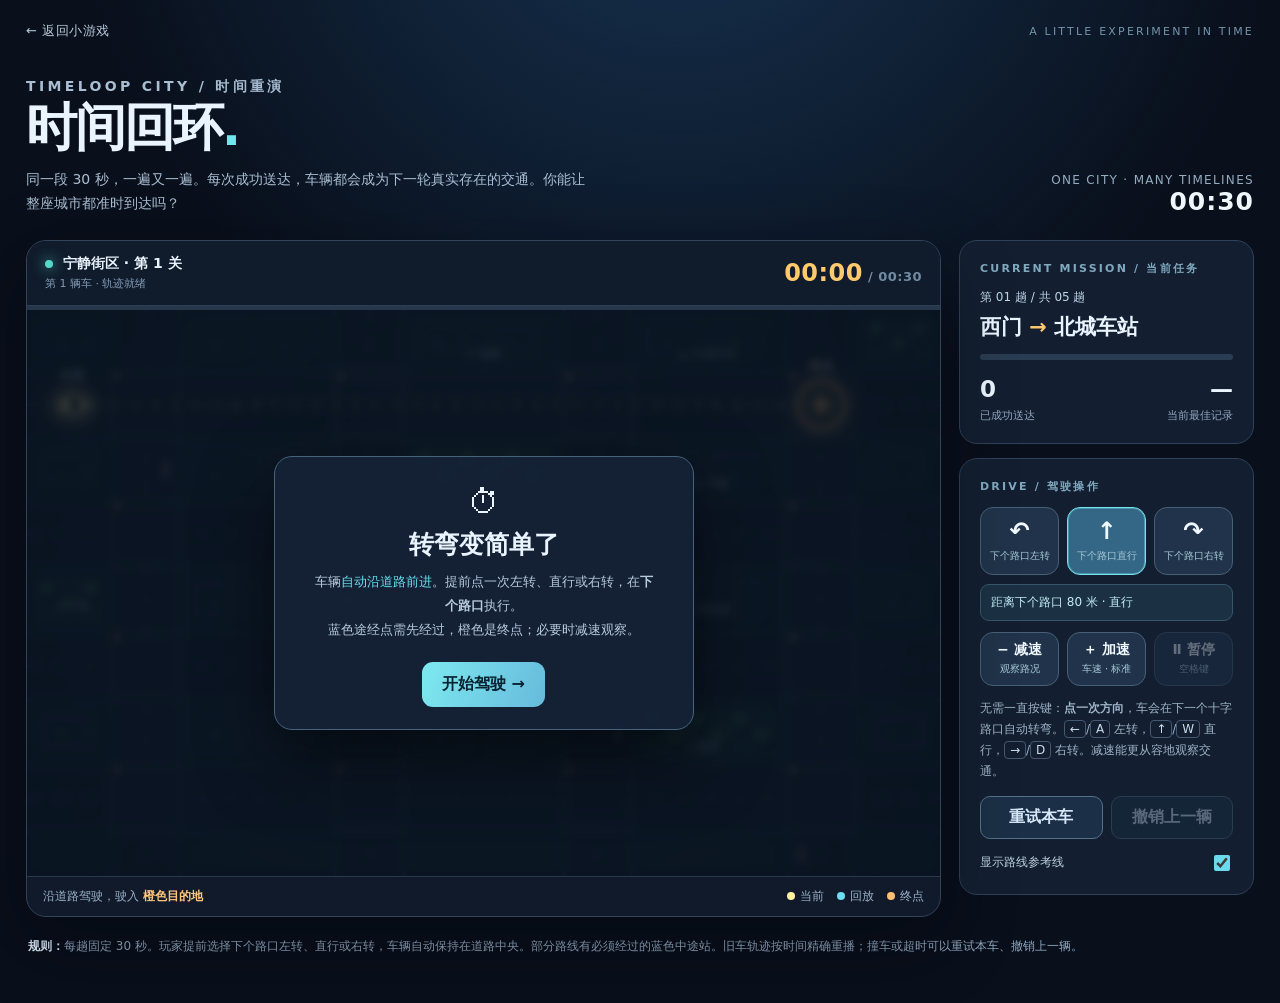
==== commit bd12a0d3: "Avoid identical time-zero spawn points in final level" ====
--- a/games/time-loop/index.html
+++ b/games/time-loop/index.html
@@ -70,7 +70,7 @@
  {from:[625,576],to:[130,246],dir:3,name:'南岸小镇 → 西市集',way:[[625,535],[625,390],[625,246],[375,246],[130,246]],stops:[[625,246]]},
  {from:[50,390],to:[870,535],dir:0,name:'西区公园 → 东港码头',way:[[130,390],[375,390],[625,390],[625,535],[870,535]],stops:[[625,390]]},
  {from:[950,535],to:[375,104],dir:2,name:'东港码头 → 山顶医院',way:[[870,535],[625,535],[375,535],[375,390],[375,246],[375,104]],stops:[[375,535]]},
- {from:[375,46],to:[870,390],dir:1,name:'山顶医院 → 东城体育场',way:[[375,104],[375,246],[375,390],[625,390],[870,390]],stops:[[375,390]]}
+ {from:[625,46],to:[870,390],dir:1,name:'北区研究所 → 东城体育场',way:[[625,104],[625,246],[625,390],[870,390]],stops:[[625,390]]}
 ];
 const LEVELS=[{name:'宁静街区 · 第 1 关',count:5},{name:'繁忙街区 · 第 2 关',count:7},{name:'高峰时刻 · 第 3 关',count:9}];
 const $=id=>document.getElementById(id);
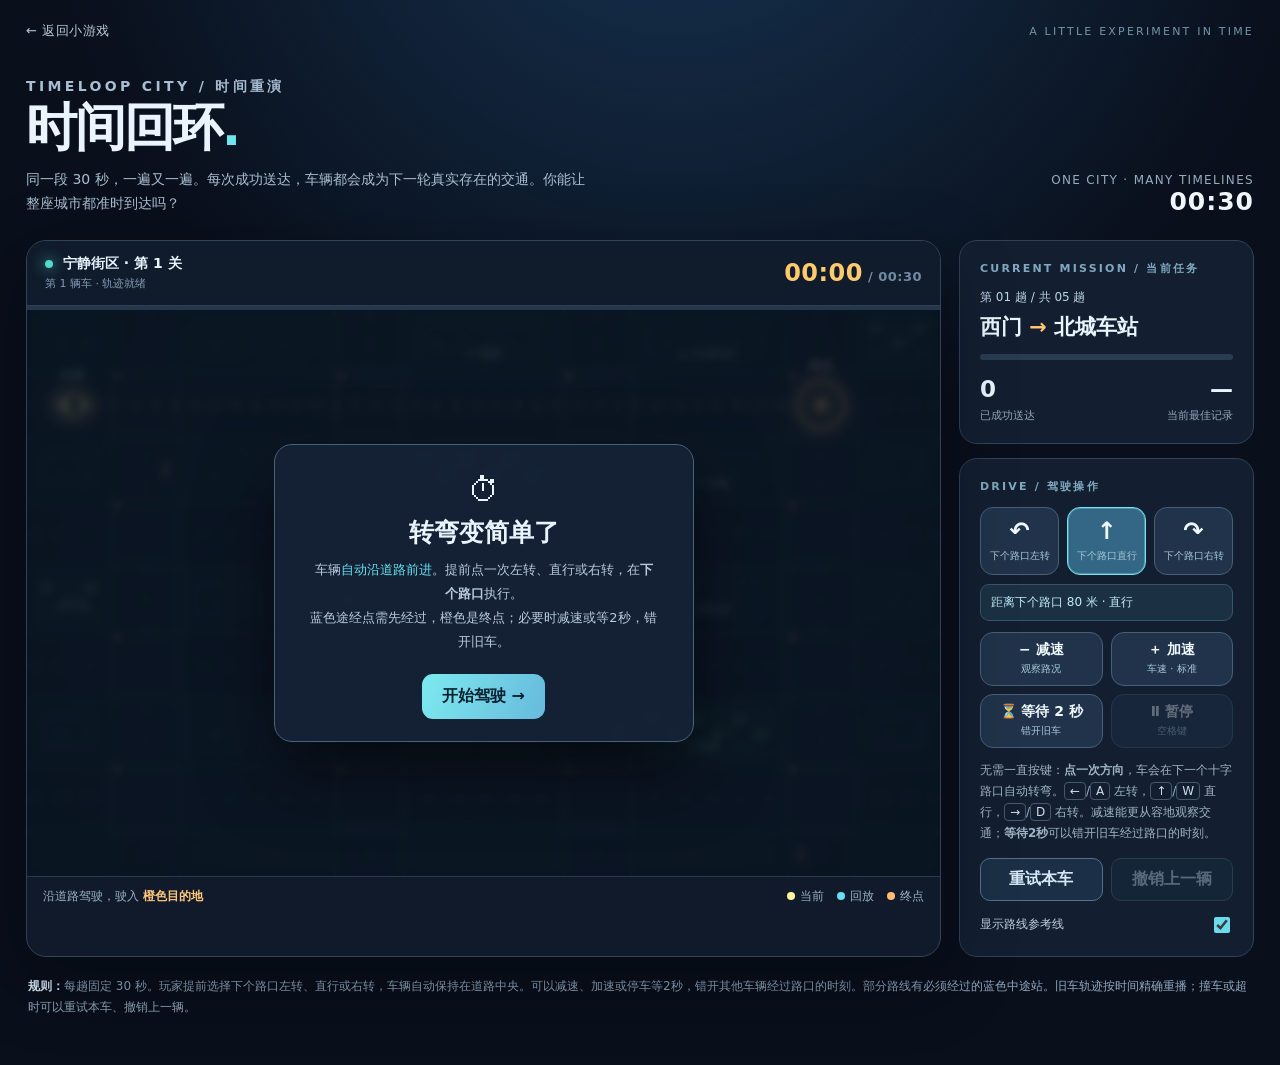
==== commit ada7e135: "Add two-second wait mechanic for timing and verify all nine traffic missions" ====
--- a/games/time-loop/index.html
+++ b/games/time-loop/index.html
@@ -24,7 +24,7 @@
 .map-caption{display:flex;align-items:center;justify-content:space-between;gap:12px;padding:11px 16px;font-size:12px;color:#9bb1c8;border-top:1px solid #293a4b}.legend{display:flex;gap:13px;flex-wrap:wrap}.legend i{width:8px;height:8px;border-radius:50%;display:inline-block;margin-right:5px}.legend .me{background:#fff3a1}.legend .old{background:#6bdef0}.legend .goal{background:#ffbd72}
 .side{display:flex;flex-direction:column;gap:14px}.side-card{border:1px solid #304259;background:#131f31;border-radius:18px;padding:20px}.side-head{font-size:11px;letter-spacing:.2em;color:#80a9bf;font-weight:800;margin:0 0 13px}.task-label{color:#bed4e7;font-size:12px}.task-route{font-weight:800;font-size:21px;line-height:1.4;margin:7px 0 12px}.task-route b{color:var(--yellow)}.trip-line{height:6px;background:#2a3c51;border-radius:20px;overflow:hidden}.trip-line>div{height:100%;background:#6ce3ef;width:0;transition:width .15s}
 .stats{display:flex;justify-content:space-between;margin-top:16px;gap:12px}.stat strong{font-size:23px;display:block;line-height:1.2;font-variant-numeric:tabular-nums}.stat span{font-size:11px;color:#92a6bf}.stat+.stat{text-align:right}
-.controls{display:grid;grid-template-columns:1fr 1fr 1fr;gap:8px;margin:5px 0 9px}.ctrl.selected{background:#346785;border-color:#77e3ed;box-shadow:inset 0 0 0 1px #6dd8e966}.drive-hint{font-size:12px;line-height:1.6;color:#c2ecf4;background:#1b3143;border:1px solid #36576b;border-radius:9px;padding:8px 10px;margin-bottom:11px;min-height:37px}.ctrl{display:flex;flex-direction:column;align-items:center;justify-content:center;border:1px solid #476078;background:#20334a;color:#f0f8ff;border-radius:13px;min-height:68px;touch-action:none;user-select:none;-webkit-user-select:none}.ctrl:active,.ctrl.pressed{background:#33718b;border-color:#78d8eb;transform:translateY(1px)}.ctrl strong{font-size:24px;line-height:1.1}.ctrl span{font-size:10px;color:#a8c9da;margin-top:4px}.pedals{display:grid;grid-template-columns:1fr 1fr 1fr;gap:8px}.pedals .ctrl{min-height:54px}.pedals .ctrl strong{font-size:14px}.side-tip{font-size:12px;line-height:1.75;color:#9fb3c7;margin:12px 0 0}.side-tip kbd{border:1px solid #45586f;border-radius:4px;padding:1px 5px;font:inherit;color:#cbdde9}
+.controls{display:grid;grid-template-columns:1fr 1fr 1fr;gap:8px;margin:5px 0 9px}.ctrl.selected{background:#346785;border-color:#77e3ed;box-shadow:inset 0 0 0 1px #6dd8e966}.drive-hint{font-size:12px;line-height:1.6;color:#c2ecf4;background:#1b3143;border:1px solid #36576b;border-radius:9px;padding:8px 10px;margin-bottom:11px;min-height:37px}.ctrl{display:flex;flex-direction:column;align-items:center;justify-content:center;border:1px solid #476078;background:#20334a;color:#f0f8ff;border-radius:13px;min-height:68px;touch-action:none;user-select:none;-webkit-user-select:none}.ctrl:active,.ctrl.pressed{background:#33718b;border-color:#78d8eb;transform:translateY(1px)}.ctrl strong{font-size:24px;line-height:1.1}.ctrl span{font-size:10px;color:#a8c9da;margin-top:4px}.pedals{display:grid;grid-template-columns:1fr 1fr;gap:8px}.pedals .ctrl{min-height:54px}.pedals .ctrl strong{font-size:14px}.side-tip{font-size:12px;line-height:1.75;color:#9fb3c7;margin:12px 0 0}.side-tip kbd{border:1px solid #45586f;border-radius:4px;padding:1px 5px;font:inherit;color:#cbdde9}
 .actions{display:flex;gap:8px;margin-top:14px}.actions button{flex:1;white-space:nowrap}.switch{display:flex;align-items:center;justify-content:space-between;font-size:12px;color:#bccfe1;gap:10px;margin-top:13px}.switch input{accent-color:#69dbec;width:16px;height:16px}
 .note{font-size:12px;color:#91a8bf;line-height:1.8;margin:19px 2px 0}.note strong{color:#d8e9f7}
 @media(max-width:990px){.layout{grid-template-columns:1fr}.side{display:grid;grid-template-columns:1fr 1fr;align-items:start}.side-card{height:100%}.hero-mark{display:none}}
@@ -50,11 +50,11 @@
 <section class="side-card"><p class="side-head">CURRENT MISSION / 当前任务</p><div class="task-label" id="tripId">第 01 趟 / 共 05 趟</div><div class="task-route" id="tripTitle">西门 <b>→</b> 东门</div><div class="trip-line"><div id="tripProgress"></div></div><div class="stats"><div class="stat"><strong id="carsDone">0</strong><span>已成功送达</span></div><div class="stat"><strong id="best">—</strong><span>当前最佳记录</span></div></div></section>
 <section class="side-card"><p class="side-head">DRIVE / 驾驶操作</p><div class="controls"><button class="ctrl" type="button" data-turn="-1"><strong>↶</strong><span>下个路口左转</span></button><button class="ctrl" type="button" data-turn="0"><strong>↑</strong><span>下个路口直行</span></button><button class="ctrl" type="button" data-turn="1"><strong>↷</strong><span>下个路口右转</span></button></div>
 <div class="drive-hint" id="driveHint" aria-live="polite">下一路口：直行</div>
-<div class="pedals"><button class="ctrl" type="button" id="slowBtn"><strong>− 减速</strong><span>观察路况</span></button><button class="ctrl" type="button" id="fastBtn"><strong>＋ 加速</strong><span id="speedReadout">车速 · 标准</span></button><button class="ctrl" type="button" id="pauseBtn"><strong>Ⅱ 暂停</strong><span>空格键</span></button></div>
-<p class="side-tip">无需一直按键：<strong>点一次方向</strong>，车会在下一个十字路口自动转弯。<kbd>←</kbd>/<kbd>A</kbd> 左转，<kbd>↑</kbd>/<kbd>W</kbd> 直行，<kbd>→</kbd>/<kbd>D</kbd> 右转。减速能更从容地观察交通。</p><div class="actions"><button class="secondary" id="retryBtn" type="button">重试本车</button><button class="secondary" id="undoBtn" type="button">撤销上一辆</button></div><label class="switch">显示路线参考线 <input id="guideToggle" type="checkbox" checked></label></section>
+<div class="pedals"><button class="ctrl" type="button" id="slowBtn"><strong>− 减速</strong><span>观察路况</span></button><button class="ctrl" type="button" id="fastBtn"><strong>＋ 加速</strong><span id="speedReadout">车速 · 标准</span></button><button class="ctrl" type="button" id="waitBtn"><strong>⏳ 等待 2 秒</strong><span>错开旧车</span></button><button class="ctrl" type="button" id="pauseBtn"><strong>Ⅱ 暂停</strong><span>空格键</span></button></div>
+<p class="side-tip">无需一直按键：<strong>点一次方向</strong>，车会在下一个十字路口自动转弯。<kbd>←</kbd>/<kbd>A</kbd> 左转，<kbd>↑</kbd>/<kbd>W</kbd> 直行，<kbd>→</kbd>/<kbd>D</kbd> 右转。减速能更从容地观察交通；<strong>等待2秒</strong>可以错开旧车经过路口的时刻。</p><div class="actions"><button class="secondary" id="retryBtn" type="button">重试本车</button><button class="secondary" id="undoBtn" type="button">撤销上一辆</button></div><label class="switch">显示路线参考线 <input id="guideToggle" type="checkbox" checked></label></section>
 </aside>
 </div>
-<p class="note"><strong>规则：</strong>每趟固定 30 秒。玩家提前选择下个路口左转、直行或右转，车辆自动保持在道路中央。部分路线有必须经过的蓝色中途站。旧车轨迹按时间精确重播；撞车或超时可以重试本车、撤销上一辆。</p>
+<p class="note"><strong>规则：</strong>每趟固定 30 秒。玩家提前选择下个路口左转、直行或右转，车辆自动保持在道路中央。可以减速、加速或停车等2秒，错开其他车辆经过路口的时刻。部分路线有必须经过的蓝色中途站。旧车轨迹按时间精确重播；撞车或超时可以重试本车、撤销上一辆。</p>
 </main>
 <script>
 (function(){
@@ -77,7 +77,7 @@
 const canvas=$('game'),ctx=canvas.getContext('2d');
 if(!ctx){$('modalTitle').textContent='当前浏览器不支持 Canvas';$('mainAction').disabled=true;return;}
 const SPEEDS=[56,76,96];let speedIndex=1,queuedTurn=0;
-let level=0,history=[],current=null,trace=[],elapsed=0,state='ready',offRoad=0,clockStamp=0,crashAt=null,guide=true,particles=[],frameId=0;
+let level=0,history=[],current=null,trace=[],elapsed=0,state='ready',offRoad=0,clockStamp=0,crashAt=null,guide=true,particles=[],frameId=0,holdUntil=0;
 try{level=Math.min(LEVELS.length-1,Math.max(0,Number(localStorage.getItem('timeLoopUnlocked')||0)))}catch(e){}
 let best='—';try{best=localStorage.getItem('timeLoopBest')||'—'}catch(e){}
 $('best').textContent=best;
@@ -88,11 +88,12 @@
  document.querySelectorAll('[data-turn]').forEach(el=>el.classList.toggle('selected',Number(el.dataset.turn)===queuedTurn));
  const j=current?nextJunction(current):null,what=['左转','直行','右转'][queuedTurn+1];
  const dist=j?Math.round(Math.hypot(j.x-current.x,j.y-current.y)):0;
- $('driveHint').textContent=j?'距离下个路口 '+dist+' 米 · '+what:'前方已无路口 · 注意地图边缘';
+ $('driveHint').textContent=elapsed<holdUntil?'⏳ 停车等待中 · 还有 '+(holdUntil-elapsed).toFixed(1)+' 秒':j?'距离下个路口 '+dist+' 米 · '+what:'前方已无路口 · 注意地图边缘';
  $('speedReadout').textContent='车速 · '+['缓慢','标准','快速'][speedIndex];
 }
 function chooseTurn(dir){if(state!=='playing'&&state!=='ready')return;queuedTurn=dir;updateTurnUI()}
 function setSpeed(delta){speedIndex=Math.max(0,Math.min(2,speedIndex+delta));updateTurnUI()}
+function waitTwoSeconds(){if(state!=='playing')return;holdUntil=Math.min(MAX_TIME,Math.max(elapsed,holdUntil)+2);current.speed=0;updateTurnUI()}
 function updateUI(){
  const mission=roundTrip(),n=LEVELS[level].count;
  $('levelName').textContent=LEVELS[level].name;
@@ -120,7 +121,7 @@
 function resetTrip(){
  const trip=roundTrip();if(!trip)return;
  current={x:trip.from[0],y:trip.from[1],dir:trip.dir,a:trip.dir*Math.PI/2,speed:0,stopIndex:0};trace=[{t:0,x:current.x,y:current.y,a:current.a}];speedIndex=1;queuedTurn=0;
- elapsed=0;offRoad=0;crashAt=null;particles=[];clearKeys();
+ elapsed=0;holdUntil=0;offRoad=0;crashAt=null;particles=[];clearKeys();
 }
 function begin(){
  resetTrip();state='playing';closeModal();clockStamp=performance.now();updateUI();
@@ -129,7 +130,7 @@
 function pause(){if(state==='playing'){state='paused';clearKeys();modal('Ⅱ','已暂停','所有时间线都停在了这一刻。','继续驾驶 →',resume,'重新开始本车',retry)}else if(state==='paused')resume();updateUI()}
 function ready(){
  state='ready';resetTrip();updateUI();
- modal('⏱','转弯变简单了','车辆<span class="accent">自动沿道路前进</span>。提前点一次左转、直行或右转，在<strong>下个路口</strong>执行。<br>蓝色途经点需先经过，橙色是终点；必要时减速观察。','开始驾驶 →',begin,history.length?'撤销上一辆':null,undo);
+ modal('⏱','转弯变简单了','车辆<span class="accent">自动沿道路前进</span>。提前点一次左转、直行或右转，在<strong>下个路口</strong>执行。<br>蓝色途经点需先经过，橙色是终点；必要时减速或等2秒，错开旧车。','开始驾驶 →',begin,history.length?'撤销上一辆':null,undo);
 }
 function retry(){if(state==='won')return;ready()}
 function undo(){
@@ -181,7 +182,8 @@
 }
 function tick(dt){
  if(state!=='playing')return;elapsed+=dt;
- current.speed+=Math.max(-160*dt,Math.min(160*dt,SPEEDS[speedIndex]-current.speed));drive(current.speed*dt);
+ if(elapsed<holdUntil)current.speed=0;
+ else{current.speed+=Math.max(-160*dt,Math.min(160*dt,SPEEDS[speedIndex]-current.speed));drive(current.speed*dt)}
  if(elapsed-trace[trace.length-1].t>=.025)trace.push({t:elapsed,x:current.x,y:current.y,a:current.a});
  if(current.x<18||current.x>W-18||current.y<18||current.y>H-18){lose('驶出了城市边缘。记得提前在路口转向。');return}
  for(const ghost of history){const p=ghostAt(ghost,elapsed);if(p&&Math.hypot(current.x-p.x,current.y-p.y)<24){lose('撞上过去的车辆！可以换路线，或改变经过路口的时间。');return}}
@@ -305,7 +307,7 @@
 });
 window.addEventListener('blur',()=>{if(state==='playing')pause()});
 document.querySelectorAll('[data-turn]').forEach(btn=>btn.addEventListener('click',()=>chooseTurn(Number(btn.dataset.turn))));
-$('slowBtn').addEventListener('click',()=>setSpeed(-1));$('fastBtn').addEventListener('click',()=>setSpeed(1));
+$('slowBtn').addEventListener('click',()=>setSpeed(-1));$('fastBtn').addEventListener('click',()=>setSpeed(1));$('waitBtn').addEventListener('click',waitTwoSeconds);
 $('pauseBtn').addEventListener('click',pause);
 $('retryBtn').addEventListener('click',retry);
 $('undoBtn').addEventListener('click',undo);
